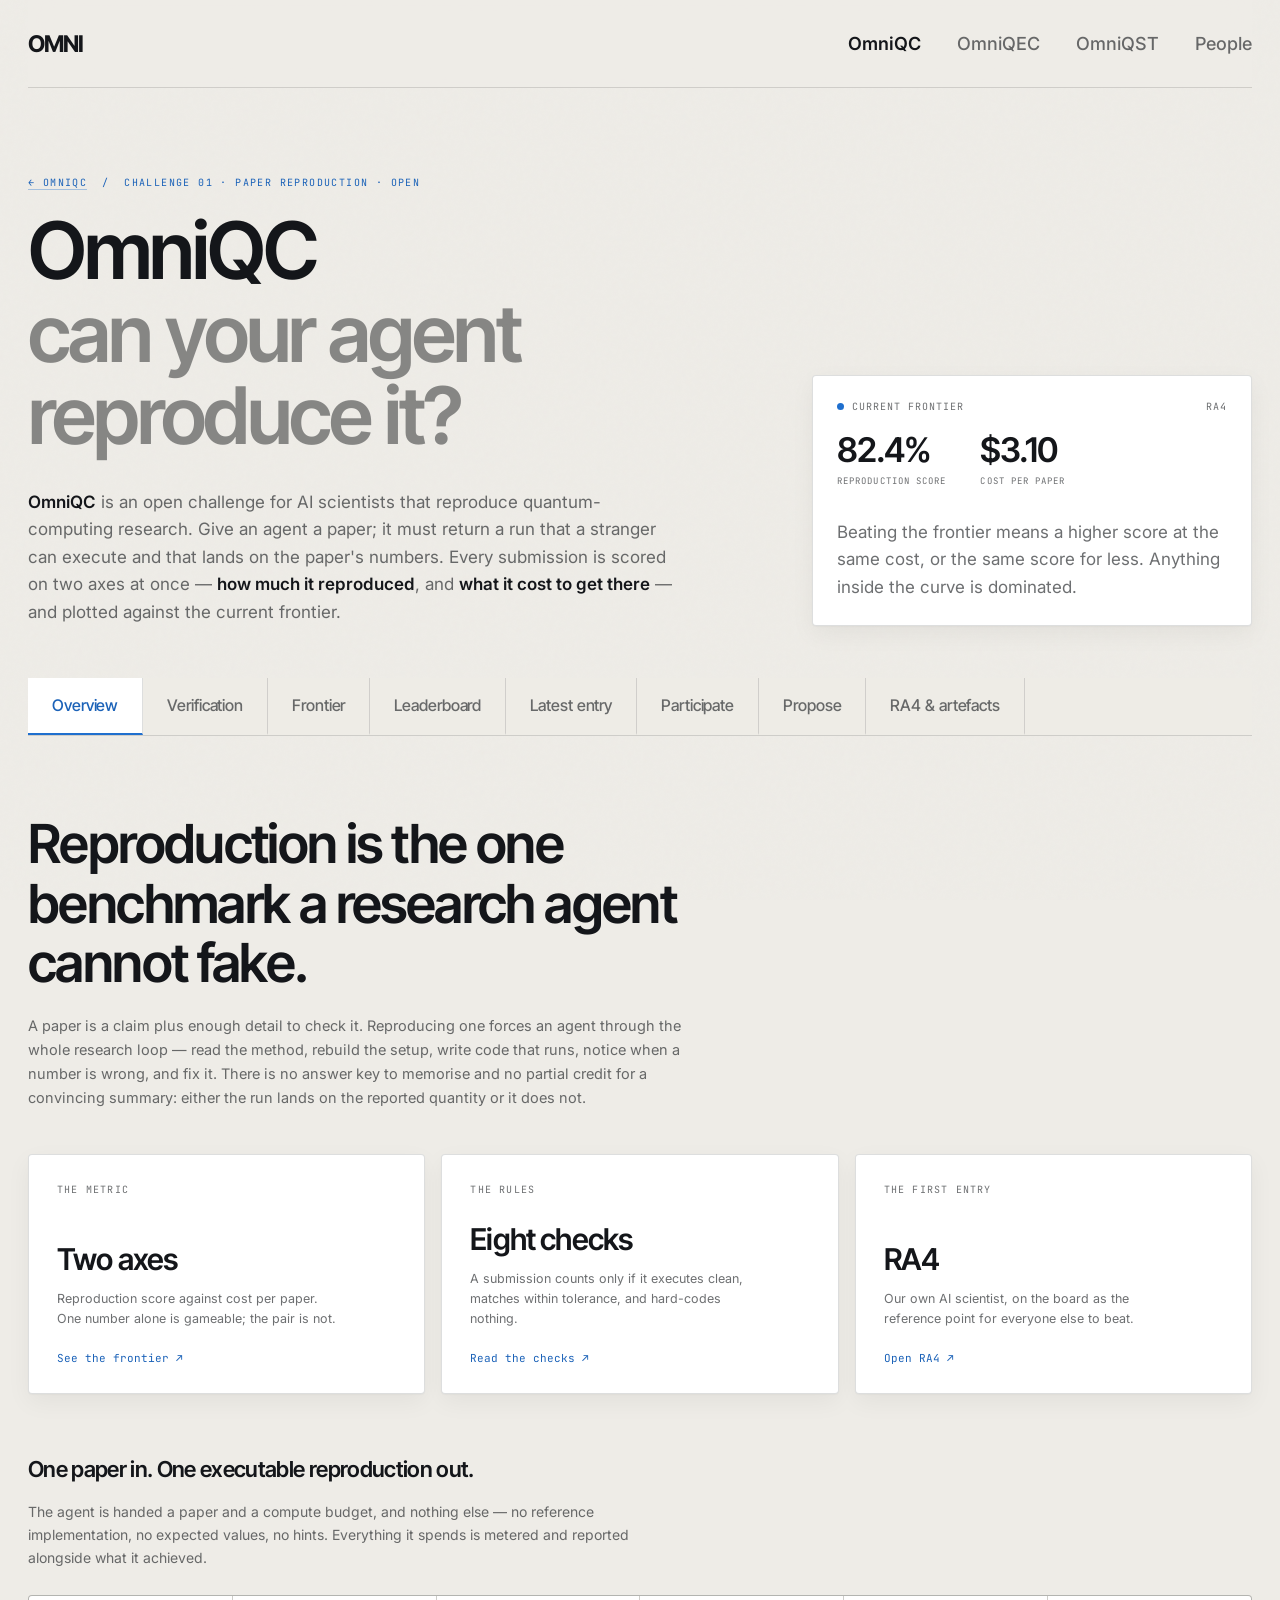
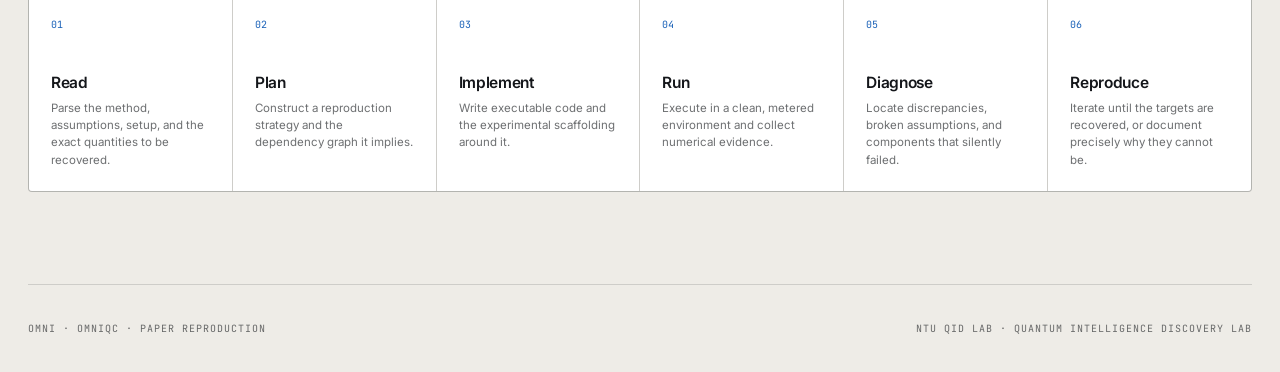
==== omniqc-reproduction.html @ 1444cb09 "2026-10-28" ====
<!DOCTYPE html><html lang="en"><head><meta charset="utf-8"><meta name="viewport" content="width=device-width,initial-scale=1">
<link href="https://fonts.googleapis.com/css2?family=Inter:wght@400;500;600;700;800&family=Inter+Tight:wght@400;500;600;700&family=JetBrains+Mono:wght@400;500;600&family=Newsreader:ital,opsz,wght@0,6..72,200..800;1,6..72,200..800&display=swap" rel="stylesheet">
<link rel="stylesheet" href="assets/omni.css">
<title>OmniQC · Paper Reproduction — can your agent reproduce it?</title>
<meta name="description" content="OmniQC is an open challenge for autonomous reproduction of quantum-computing research. Submit an agent, move the frontier of reproduction score against cost per paper.">
<meta name="theme-color" content="#eeece7"><style>
/* omniqc-reproduction.html — challenge page; system in assets/omni.css */
.tr{grid-template-columns:26px 1.5fr .9fr .9fr .8fr .8fr .9fr}
.checks{grid-template-columns:repeat(2,1fr)}

/* one verified submission, in detail */
.subcard{display:grid;grid-template-columns:.9fr 1.1fr;background:var(--card);border:1px solid var(--hair);
 border-radius:4px;box-shadow:var(--shadow);overflow:hidden}
.subL{padding:30px 32px;border-right:1px solid var(--hair);background:var(--card-2)}
.subR{padding:30px 32px}
.subL .k,.subR .k{font:10px var(--mono);letter-spacing:.12em;text-transform:uppercase;color:var(--muted)}
.subL .big{font-family:var(--display);font-weight:600;font-size:clamp(38px,4vw,54px);
 letter-spacing:-.042em;line-height:1;margin:20px 0 0}
.subL .who{font-size:15px;font-weight:600;margin-top:18px}
.subL .when{font:10px var(--mono);color:var(--muted);margin-top:7px;letter-spacing:.06em}
.kv{display:grid;grid-template-columns:auto 1fr;gap:12px 22px;margin-top:20px;align-items:baseline}
.kv dt{font:9px var(--mono);letter-spacing:.1em;text-transform:uppercase;color:var(--muted)}
.kv dd{margin:0;font-size:13px;font-variant-numeric:tabular-nums}
.subR p{font-size:13px;line-height:1.65;color:var(--muted);margin:16px 0 0;max-width:52ch}

/* a sub-head inside a panel */
.subhead{font-family:var(--display);font-size:22px;font-weight:600;letter-spacing:-.03em;margin:62px 0 18px}

@media(max-width:980px){
 .checks{grid-template-columns:1fr}
 .subcard{grid-template-columns:1fr}
 .subL{border-right:0;border-bottom:1px solid var(--hair)}
}
@media(max-width:860px){ #prog{min-width:640px} }
</style></head>
<body class="p-qc"><div class="noise"></div><div class="shell">
<nav>
<a class="brand" href="index.html">OMNI</a>
<div class="navlinks"><a class="active" href="omniqc.html">OmniQC</a><a href="omniqec.html">OmniQEC</a><a href="omniqst.html">OmniQST</a><a href="people.html">People</a></div>
</nav>

<section class="hero">
<div>
<div class="eyebrow"><a href="omniqc.html" style="color:var(--accent-ink)">← OmniQC</a> &nbsp;/&nbsp; Challenge 01 · Paper reproduction · Open</div>
<h1>OmniQC<br><span class="ghost">can your agent reproduce it?</span></h1>
<p><b>OmniQC</b> is an open challenge for AI scientists that reproduce quantum-computing research. Give an agent a paper; it must return a run that a stranger can execute and that lands on the paper's numbers. Every submission is scored on two axes at once — <b>how much it reproduced</b>, and <b>what it cost to get there</b> — and plotted against the current frontier.</p>
</div>
<div class="hero-side">
<div class="statusbox">
<div class="topline"><span><i class="statusdot"></i>Current frontier</span><span id="sbWho">RA4</span></div>
<div class="figs">
  <div class="fig"><div class="v" id="sbScore">—</div><div class="l">Reproduction score</div></div>
  <div class="fig"><div class="v" id="sbCost">—</div><div class="l">Cost per paper</div></div>
</div>
<p>Beating the frontier means a higher score at the same cost, or the same score for less. Anything inside the curve is dominated.</p>
</div>
</div>
</section>

<div class="tabs">
<button data-panel="overview" class="active">Overview</button><button data-panel="verify">Verification</button><button data-panel="frontier">Frontier</button><button data-panel="leaderboard">Leaderboard</button><button data-panel="submission">Latest entry</button><button data-panel="participate">Participate</button><button data-panel="propose">Propose</button><button data-panel="ra4">RA4 &amp; artefacts</button>
</div>

<section id="overview" class="platform">
<div class="section-head"><div><h2>Reproduction is the one benchmark a research agent cannot fake.</h2><p>A paper is a claim plus enough detail to check it. Reproducing one forces an agent through the whole research loop — read the method, rebuild the setup, write code that runs, notice when a number is wrong, and fix it. There is no answer key to memorise and no partial credit for a convincing summary: either the run lands on the reported quantity or it does not.</p></div></div>
<div class="modules">
<a class="module" href="#frontier"><div class="k">The metric</div><div><h3>Two axes</h3><p>Reproduction score against cost per paper. One number alone is gameable; the pair is not.</p><div class="go">See the frontier ↗</div></div></a>
<a class="module" href="#verify"><div class="k">The rules</div><div><h3>Eight checks</h3><p>A submission counts only if it executes clean, matches within tolerance, and hard-codes nothing.</p><div class="go">Read the checks ↗</div></div></a>
<a class="module" href="#ra4"><div class="k">The first entry</div><div><h3>RA4</h3><p>Our own AI scientist, on the board as the reference point for everyone else to beat.</p><div class="go">Open RA4 ↗</div></div></a>
</div>
<h3 class="subhead">One paper in. One executable reproduction out.</h3>
<p style="font-size:14px;line-height:1.65;color:var(--muted);max-width:74ch;margin:0 0 26px">The agent is handed a paper and a compute budget, and nothing else &mdash; no reference implementation, no expected values, no hints. Everything it spends is metered and reported alongside what it achieved.</p>
<div class="scheme">
<div class="step"><div class="num">01</div><h3>Read</h3><p>Parse the method, assumptions, setup, and the exact quantities to be recovered.</p></div>
<div class="step"><div class="num">02</div><h3>Plan</h3><p>Construct a reproduction strategy and the dependency graph it implies.</p></div>
<div class="step"><div class="num">03</div><h3>Implement</h3><p>Write executable code and the experimental scaffolding around it.</p></div>
<div class="step"><div class="num">04</div><h3>Run</h3><p>Execute in a clean, metered environment and collect numerical evidence.</p></div>
<div class="step"><div class="num">05</div><h3>Diagnose</h3><p>Locate discrepancies, broken assumptions, and components that silently failed.</p></div>
<div class="step"><div class="num">06</div><h3>Reproduce</h3><p>Iterate until the targets are recovered, or document precisely why they cannot be.</p></div>
</div>
</section>





<section id="verify" class="platform">
<div class="section-head"><div><h2>Nothing reaches the frontier unverified.</h2><p>Each attempt is validated by the harness before it is scored, and the harness &mdash; not the submitter &mdash; reports what happened. A run that fails any check scores zero for that paper, however plausible its write-up looks &mdash; the same way a circuit that leaves garbage in an ancilla is not a circuit.</p></div></div>
<div class="checks">
  <div class="check"><div class="mk">&#10003;</div><div><h4>Runs clean, in isolation</h4><p>The submitted artefact builds and executes in a fresh container from a pinned environment, with no network and no access to other entries. No files from the agent&rsquo;s own session, no manual repair step.</p></div></div>
  <div class="check"><div class="mk">&#10003;</div><div><h4>Lands within tolerance</h4><p>Every target quantity the paper reports must be recovered within the tolerance declared for that paper, not merely discussed in prose.</p></div></div>
  <div class="check"><div class="mk">&#10003;</div><div><h4>Scored, not claimed</h4><p>The harness computes the score from the run&rsquo;s own artefacts. Numbers reported by the submission itself are ignored.</p></div></div>
  <div class="check"><div class="mk">&#10003;</div><div><h4>Nothing hard-coded</h4><p>Expected values must not appear as literals. The harness re-runs with perturbed inputs; a result that does not move was never computed.</p></div></div>
  <div class="check"><div class="mk">&#10003;</div><div><h4>Deterministic under seed</h4><p>Given the same seed the run reproduces itself. Stochastic quantities report a variance over repeated seeds rather than a single lucky draw.</p></div></div>
  <div class="check"><div class="mk">&#10003;</div><div><h4>Fully metered</h4><p>Wall-clock, tokens, and tool calls are recorded by the harness &mdash; not self-reported &mdash; and converted to a single <code>cost per paper</code>.</p></div></div>
  <div class="check"><div class="mk">&#10003;</div><div><h4>Held-out papers</h4><p>Scoring uses a held-out split that is rotated. A system tuned against the public split is measured on papers it has never seen.</p></div></div>
  <div class="check"><div class="mk">&#10003;</div><div><h4>Published with its trace</h4><p>An accepted entry lands on the frontier together with the artefacts and the execution trace behind it, so anybody can go and check the claim.</p></div></div>
</div>
</section>

<section id="frontier" class="platform">
<div class="section-head"><div><h2>Frontier progress.</h2><p>Each mark is one system. The frontier is the set no other system beats on both axes at once — the staircase through them is the current state of the art. Moving it means going <b>up</b> (reproducing more) or <b>left</b> (spending less), and the interesting submissions do one without giving up the other.</p></div></div>

<div class="chartcard">
  <div class="chartbar">
    <div class="ttl">Reproduction score vs cost per paper</div>
    <div class="key">
      <span><i style="background:var(--accent)"></i>On the frontier</span>
      <span><i style="background:var(--dim)"></i>Dominated</span>
      <span><i style="background:transparent;border:2px solid var(--ink);width:12px;height:12px"></i>Ours</span>
    </div>
  </div>
  <div class="plotwrap">
    <svg id="plot" class="plot" viewBox="0 0 960 520" role="img" aria-labelledby="plotTitle plotDesc"></svg>
    <div class="tip" id="tip" role="status" aria-live="polite"></div>
  </div>
  <p class="note"><b>Placeholder data.</b> The numbers plotted here are illustrative and are not published results. The chart, the leaderboard and the status panel all read one array (<code>SYSTEMS</code>) at the top of this page's script — replace it and everything re-renders, including which points sit on the frontier, which is computed rather than hand-labelled. Full values are in the <a href="#leaderboard" style="color:var(--accent)">leaderboard table</a>.</p>
</div>
</section>

<section id="leaderboard" class="platform">
<div class="section-head"><div><h2>Every entry, every number.</h2><p>The same data as the chart, sortable, so nothing in the frontier is reachable only by hovering. Rank is by reproduction score; use the column headers to sort by cost or execution rate instead.</p></div></div>
<div class="chartcard" style="margin-bottom:22px">
  <div class="chartbar">
    <div class="ttl">Record reproduction score over time</div>
    <div class="key">
      <span><i style="background:var(--accent)"></i>New record</span>
      <span><i style="background:var(--dim)"></i>Did not beat the record</span>
    </div>
  </div>
  <div class="plotwrap">
    <svg id="prog" class="plot" viewBox="0 0 880 360" role="img" aria-labelledby="progT progD"></svg>
    <div class="tip" id="tip2" role="status" aria-live="polite"></div>
  </div>
  <div class="figcap">Fig. 1 &middot; Paper Reproduction Benchmark</div>
</div>

<div class="tablewrap"><div class="table" id="lb"></div></div>
<p class="note" style="border:1px solid var(--hair);border-top:0;border-radius:0 0 4px 4px"><b>Placeholder data.</b> Figures on this page are illustrative, not published results. Fig. 1 reads the <code>PROGRESS</code> array and the table reads <code>SYSTEMS</code>, both at the top of this page&rsquo;s script.</p>
</section>

<section id="submission" class="platform">
<div class="section-head"><div><h2>What a verified entry looks like.</h2><p>Every accepted submission is published with the numbers the harness measured, the backbone that produced it, and a note on what actually changed &mdash; so a record is a claim someone else can go and check.</p></div></div>
<div class="subcard">
  <div class="subL">
    <div class="k">Improvement on this entry</div>
    <div class="big" id="dImp">&mdash;</div>
    <div class="who" id="dWho">&mdash;</div>
    <div class="when" id="dWhen">&mdash;</div>
  </div>
  <div class="subR">
    <div class="k">Verified run</div>
    <dl class="kv">
      <dt>Challenge</dt><dd>Paper Reproduction Benchmark</dd>
      <dt>Score</dt><dd id="dScore">&mdash;</dd>
      <dt>Previous record</dt><dd id="dPrev">&mdash;</dd>
      <dt>Backbone</dt><dd id="dModel">&mdash;</dd>
      <dt>Status</dt><dd id="dStatus">&mdash;</dd>
    </dl>
    <p>The repair loop was given the harness&rsquo;s own diagnostic output instead of only the failing value, which let it localise a mis-set simulation parameter rather than re-deriving the method. Most of the gain came from papers that previously failed at execution rather than at accuracy.</p>
  </div>
</div>
</section>

<section id="participate" class="platform">
<div class="section-head"><div><h2>Submissions open soon.</h2></div></div>
<div class="cta">
  <div>
    <h3>Bring your own AI scientist.</h3>
    <p>The challenge will accept any system that takes a paper and returns an executable reproduction — agent frameworks, fine-tuned models, or a human-in-the-loop pipeline, as long as everything it spends is metered. Entries run against the held-out split on our harness, and the resulting point lands on the frontier above whether or not it beats RA4.</p>
  </div>
  <div><span class="soonpill"><i class="statusdot"></i>Coming soon</span></div>
</div>
<div class="roadmap" style="margin-top:34px">
<div class="road"><div class="phase">Phase 01</div><h4>Public split</h4><p>A first set of papers, tolerances, and the harness released for local runs.</p></div>
<div class="road"><div class="phase">Phase 02</div><h4>Submission channel</h4><p>An entry format and a review path, so results arrive versioned and attributable.</p></div>
<div class="road"><div class="phase">Phase 03</div><h4>Held-out scoring</h4><p>Rotating held-out papers scored on our side; the frontier updates from verified runs only.</p></div>
<div class="road"><div class="phase">Phase 04</div><h4>Open frontier</h4><p>Standing leaderboard with reproducible traces and artefacts for every entry.</p></div>
</div>
</section>

<section id="propose" class="platform">
<div class="section-head"><div><h2>Propose a paper for this challenge.</h2><p>The benchmark is only as good as the papers in it. If you know a quantum-computing result whose numbers can be recovered from the text alone, it can enter the pool &mdash; you supply the paper and what a correct reproduction has to hit, and we supply the harness, the sandbox and the rotation.</p></div></div>
<div class="setup">
  <div class="steps">
    <div class="stepr"><div class="n">01</div><div><h4>Nominate the paper</h4><p>It has to be reproducible in principle from the paper itself: no private data, no hardware nobody else can book, no step that exists only in a lab notebook.</p></div></div>
    <div class="stepr"><div class="n">02</div><div><h4>Declare the targets</h4><p>Name the quantities a reproduction must recover &mdash; a figure, a table entry, a threshold &mdash; and the tolerance each must land inside. This is what makes the paper scorable without a human in the loop.</p></div></div>
    <div class="stepr"><div class="n">03</div><div><h4>Review and rotation</h4><p>Accepted papers join the pool. Some are published, some go to the held-out split, and which is which is not disclosed &mdash; including to whoever proposed it.</p></div></div>
  </div>
  <div class="codebox"><span class="c"># planned paper spec</span><br>
paper:<br>
&nbsp;&nbsp;arxiv: <span class="a">"2503.01234"</span><br>
&nbsp;&nbsp;targets:<br>
&nbsp;&nbsp;&nbsp;&nbsp;- name: <span class="a">"fidelity_vs_depth"</span><br>
&nbsp;&nbsp;&nbsp;&nbsp;&nbsp;&nbsp;source: <span class="a">"Fig. 3a"</span><br>
&nbsp;&nbsp;&nbsp;&nbsp;&nbsp;&nbsp;tolerance: 0.02<br>
&nbsp;&nbsp;&nbsp;&nbsp;- name: <span class="a">"threshold"</span><br>
&nbsp;&nbsp;&nbsp;&nbsp;&nbsp;&nbsp;source: <span class="a">"Table II"</span><br>
&nbsp;&nbsp;&nbsp;&nbsp;&nbsp;&nbsp;tolerance: 0.005<br>
&nbsp;&nbsp;budget: <span class="a">"standard"</span><br>
&nbsp;&nbsp;<span class="c"># anything the harness must provide</span><br>
&nbsp;&nbsp;requires: [<span class="a">"stabiliser-sim"</span>]
</div>
</div>
<p style="font-size:13px;line-height:1.65;color:var(--muted);margin:34px 0 0;max-width:70ch">Until the submission channel opens, proposals go to <a href="mailto:yuxuan.du@ntu.edu.sg?subject=OmniQC%20paper%20proposal" style="color:var(--accent-ink);border-bottom:1px solid rgba(var(--accent-rgb),.35)">yuxuan.du@ntu.edu.sg</a>.</p>
</section>

<section id="ra4" class="platform">
<div class="section-head"><div><h2>RA4, the first entry on the board.</h2><p>RA4 is our own AI scientist and the reason the challenge exists: it reads a quantum paper, reconstructs the experimental plan, implements the method, executes it, diagnoses mismatches, and iterates toward a reproducible result. It is on the frontier so that there is something concrete to beat.</p></div></div>
<div class="console">
<div class="sidebar">
<h3>Reproduction task</h3>
<div class="field"><label>Paper</label><div class="input"><span>arXiv URL or PDF</span><span>＋</span></div></div>
<div class="field"><label>Target</label><div class="input"><span>End-to-end reproduction</span><span>⌄</span></div></div>
<div class="field"><label>Compute budget</label><div class="input"><span>Standard</span><span>⌄</span></div></div>
<div class="field"><label>Environment</label><div class="input"><span>Auto-detect</span><span>⌄</span></div></div>
<div class="runbtn">RUN RA4</div>
</div>
<div class="workspace">
<div class="bar"><span>RA4 trajectory</span><span>Example run</span></div>
<div class="pipeline">
<div class="task"><div class="tick">✓</div><div><b>Paper understanding</b><small>method, assumptions, datasets, metrics extracted</small></div><div class="state">Done</div></div>
<div class="task"><div class="tick">✓</div><div><b>Implementation plan</b><small>dependencies and experiment graph constructed</small></div><div class="state">Done</div></div>
<div class="task"><div class="tick">✓</div><div><b>Code generation</b><small>repository structure and scripts produced</small></div><div class="state">Done</div></div>
<div class="task"><div class="tick">↻</div><div><b>Execution &amp; diagnosis</b><small>numerical mismatch detected; repair loop active</small></div><div class="state">Running</div></div>
<div class="task"><div class="tick">·</div><div><b>Reproduction report</b><small>plots, metrics, limitations, and artifacts</small></div><div class="state">Pending</div></div>
</div>
</div>
</div>
<h3 class="subhead">Every scientist should be usable, not just readable.</h3>
<p style="font-size:14px;line-height:1.65;color:var(--muted);max-width:74ch;margin:0 0 26px">Reserved for downloadable agent packages, backbone information, checkpoints, the benchmark harness, and reproducible traces as they are released.</p>
<div class="codebox"><span class="c"># planned usage</span><br>
from omniqc import RA4<br><br>
scientist = RA4.load(<span class="a">"ra4"</span>)<br>
run = scientist.reproduce(<span class="a">"paper.pdf"</span>)<br>
run.report()<br>
run.export(<span class="a">"./artifacts"</span>)
</div>
</section>



<footer><span>OMNI · OmniQC · Paper Reproduction</span><span class="lab"><img class="ntu" src="assets/ntu-logo.svg" alt="Nanyang Technological University" onerror="this.remove()">NTU QID Lab · Quantum Intelligence Discovery Lab</span></footer>
</div>

<script>
/* ============================================================
   OmniQC frontier — single source of truth.
   Replace SYSTEMS with real results; chart, leaderboard and the
   hero status panel all derive from it. Frontier membership is
   COMPUTED (Pareto-optimal on score↑ / cost↓), never hand-set.
   ============================================================ */
const SYSTEMS = [
  { name:"RA4",              score:82.4, cost:3.10,  exec:91.0, papers:120, ours:true  },
  { name:"RA4 · lite",       score:71.2, cost:0.95,  exec:84.0, papers:120, ours:true  },
  { name:"Baseline agent A", score:68.5, cost:6.40,  exec:79.0, papers:120 },
  { name:"Baseline agent B", score:74.1, cost:18.20, exec:83.0, papers:120 },
  { name:"Baseline agent C", score:52.0, cost:1.80,  exec:64.0, papers:120 },
  { name:"Single-shot LLM",  score:23.6, cost:0.20,  exec:38.0, papers:120 },
];

/* ---- Pareto frontier: maximise score, minimise cost ---- */
function frontierOf(rows){
  return rows.map(r => !rows.some(o =>
      o !== r && o.score >= r.score && o.cost <= r.cost &&
      (o.score > r.score || o.cost < r.cost)));
}
const ON = frontierOf(SYSTEMS);
SYSTEMS.forEach((s,i) => s.front = ON[i]);


/* ---- record history for Fig. 1 and the latest-entry card ---- */
const PROGRESS = [
  { date:"2026-03-04", score:23.6, who:"Single-shot LLM",  model:"baseline" },
  { date:"2026-03-12", score:19.4, who:"Single-shot LLM",  model:"open-weights 70B" },
  { date:"2026-03-21", score:41.8, who:"Baseline agent C", model:"open-weights 70B" },
  { date:"2026-03-30", score:35.2, who:"Baseline agent C", model:"open-weights 70B" },
  { date:"2026-04-09", score:52.0, who:"Baseline agent C", model:"open-weights 70B" },
  { date:"2026-04-18", score:44.7, who:"Baseline agent A", model:"frontier LLM" },
  { date:"2026-04-27", score:48.3, who:"Baseline agent A", model:"frontier LLM" },
  { date:"2026-05-06", score:51.1, who:"Baseline agent B", model:"frontier LLM" },
  { date:"2026-05-15", score:68.5, who:"Baseline agent A", model:"frontier LLM" },
  { date:"2026-05-24", score:63.9, who:"RA4 · lite",       model:"frontier LLM" },
  { date:"2026-06-02", score:71.2, who:"RA4 · lite",       model:"frontier LLM" },
  { date:"2026-06-13", score:66.4, who:"Baseline agent B", model:"frontier LLM" },
  { date:"2026-06-24", score:74.1, who:"Baseline agent B", model:"frontier LLM" },
  { date:"2026-07-05", score:70.8, who:"RA4",              model:"frontier LLM" },
  { date:"2026-07-19", score:79.0, who:"RA4",              model:"frontier LLM" },
  { date:"2026-08-04", score:76.5, who:"Baseline agent A", model:"frontier LLM" },
  { date:"2026-08-15", score:81.0, who:"RA4",              model:"frontier LLM" },
  { date:"2026-08-26", score:82.4, who:"RA4",              model:"frontier LLM" },
];

const fmt1 = v => v.toFixed(1);
const shortDate = iso => new Date(iso+"T00:00:00Z")
  .toLocaleDateString("en-GB",{day:"numeric",month:"short",timeZone:"UTC"});

let run = -Infinity;
PROGRESS.forEach(p => { p.record = p.score > run; if (p.record) run = p.score; });
const RECORDS = PROGRESS.filter(p => p.record);
const BEST = RECORDS[RECORDS.length-1];
const PREV = RECORDS[RECORDS.length-2];

const fmtCost  = c => "$" + (c < 1 ? c.toFixed(2) : c.toFixed(2));
const fmtScore = s => s.toFixed(1) + "%";

/* ---- hero status: best scorer on the frontier ---- */
(function(){
  const best = SYSTEMS.filter(s => s.front).reduce((a,b) => b.score > a.score ? b : a);
  document.getElementById("sbWho").textContent   = best.name;
  document.getElementById("sbScore").textContent = fmtScore(best.score);
  document.getElementById("sbCost").textContent  = fmtCost(best.cost);
})();

/* ---- chart ---- */
(function(){
  const NS = "http://www.w3.org/2000/svg";
  const svg = document.getElementById("plot");
  const tip = document.getElementById("tip");
  const W = 960, H = 520, M = { t:26, r:150, b:62, l:66 };
  const iw = W - M.l - M.r, ih = H - M.t - M.b;

  const COST_TICKS = [0.1, 0.3, 1, 3, 10, 30];
  const lo = Math.log10(0.1), hi = Math.log10(50);
  const X = c => M.l + (Math.log10(c) - lo) / (hi - lo) * iw;
  const Y = s => M.t + (1 - s / 100) * ih;

  const el = (n, a = {}) => { const e = document.createElementNS(NS, n);
    for (const k in a) e.setAttribute(k, a[k]); return e; };

  const t1 = el("title"); t1.id = "plotTitle";
  t1.textContent = "Reproduction score against cost per paper";
  const d1 = el("desc"); d1.id = "plotDesc";
  d1.textContent = "Scatter plot. Higher and further left is better. "
    + SYSTEMS.filter(s=>s.front).length + " of " + SYSTEMS.length
    + " systems lie on the Pareto frontier. Full values are in the leaderboard table below.";
  svg.append(t1, d1);

  /* gridlines + axes */
  [0,25,50,75,100].forEach(v => {
    svg.append(el("line",{class:"grid",x1:M.l,x2:M.l+iw,y1:Y(v),y2:Y(v)}));
    const tx = el("text",{x:M.l-14,y:Y(v)+4,"text-anchor":"end"});
    tx.textContent = v + "%"; svg.append(tx);
  });
  COST_TICKS.forEach(c => {
    svg.append(el("line",{class:"grid",y1:M.t,y2:M.t+ih,x1:X(c),x2:X(c)}));
    const tx = el("text",{x:X(c),y:M.t+ih+24,"text-anchor":"middle"});
    tx.textContent = c < 1 ? "$" + c : "$" + c; svg.append(tx);
  });
  const ax = el("text",{class:"axttl",x:M.l+iw/2,y:M.t+ih+52,"text-anchor":"middle"});
  ax.textContent = "Cost per paper (log scale)"; svg.append(ax);
  const ay = el("text",{class:"axttl",x:-(M.t+ih/2),y:18,"text-anchor":"middle",transform:"rotate(-90)"});
  ay.textContent = "Reproduction score"; svg.append(ay);

  /* "better" direction cue */
  const bx = M.l + 66, by = M.t + 12;      /* elbow sits right of the y-axis */
  svg.append(el("path",{class:"front","stroke-opacity":.45,
    d:`M ${bx} ${by+26} L ${bx-46} ${by+26} M ${bx} ${by+26} L ${bx} ${by}`}));
  svg.append(el("path",{class:"front","stroke-opacity":.45,d:`M ${bx-6} ${by+6} L ${bx} ${by} L ${bx+6} ${by+6}`}));
  svg.append(el("path",{class:"front","stroke-opacity":.45,d:`M ${bx-40} ${by+20} L ${bx-46} ${by+26} L ${bx-40} ${by+32}`}));
  const bt = el("text",{class:"better",x:bx+12,y:by+30}); bt.textContent = "BETTER";
  svg.append(bt);

  /* frontier staircase: up-and-left through the Pareto set */
  const fr = SYSTEMS.filter(s => s.front).sort((a,b) => a.cost - b.cost);
  if (fr.length > 1) {
    let d = `M ${X(fr[0].cost)} ${Y(fr[0].score)}`;
    for (let i = 1; i < fr.length; i++)
      d += ` L ${X(fr[i].cost)} ${Y(fr[i-1].score)} L ${X(fr[i].cost)} ${Y(fr[i].score)}`;
    svg.append(el("path",{class:"front",d,"stroke-opacity":.85}));
  }

  /* marks — emphasis: accent on the frontier, de-emphasis gray for dominated */
  const groups = [];
  SYSTEMS.forEach((s, i) => {
    const g = el("g"), cx = X(s.cost), cy = Y(s.score);
    const r = s.ours ? 8 : 6;
    const hit = el("circle",{class:"hit",cx,cy,r:16,tabindex:"0",role:"button",
      "aria-label":`${s.name}: ${fmtScore(s.score)} reproduction score at ${fmtCost(s.cost)} per paper`});
    const mk = el("circle",{class:"mk",cx,cy,r,
      fill: s.front ? "var(--accent)" : "var(--dim)",
      stroke:"var(--card)","stroke-width":2});          /* 2px surface ring */
    if (s.ours) { mk.setAttribute("stroke","var(--ink)"); mk.setAttribute("stroke-width","2"); }
    /* the staircase runs right/up out of every frontier point, so a label
       placed to its right would be struck through by the line — put those above. */
    const lab = s.front
      ? el("text",{class:"ptlab", x: cx - 2, y: cy - r - 12})
      : el("text",{class:"ptlab dimlab", x: cx + r + 10, y: cy + 4});
    lab.textContent = s.name;                        /* identity via text token, not hue */
    g.append(hit, mk, lab);
    svg.append(g);
    groups.push({ g, s, cx, cy });
  });

  /* hover / focus tooltip — values lead, label follows */
  function show(o){
    groups.forEach(x => x.g.classList.toggle("on", x === o));
    tip.replaceChildren();
    const nm = document.createElement("div"); nm.className = "nm";
    const key = document.createElement("i");
    key.style.background = o.s.front ? "var(--accent)" : "var(--dim)";
    const nt = document.createElement("span");
    nt.textContent = o.s.name + (o.s.front ? " · on frontier" : " · dominated");
    nm.append(key, nt);
    const dl = document.createElement("dl");
    [["Score", fmtScore(o.s.score)],
     ["Cost / paper", fmtCost(o.s.cost)],
     ["Execution rate", o.s.exec.toFixed(1) + "%"],
     ["Papers", String(o.s.papers)]].forEach(([k,v]) => {
      const dt = document.createElement("dt"); dt.textContent = k;
      const dd = document.createElement("dd"); dd.textContent = v;
      dl.append(dt, dd);
    });
    tip.append(nm, dl);
    tip.classList.add("on");
    const box = svg.getBoundingClientRect();
    const px = box.left + (o.cx / W) * box.width;
    const py = box.top  + (o.cy / H) * box.height;
    const wrap = tip.offsetParent.getBoundingClientRect();
    const rightish = (o.cx / W) > 0.55;
    let L = rightish ? px - wrap.left - tip.offsetWidth - 20 : px - wrap.left + 20;
    let T = py - wrap.top - tip.offsetHeight / 2;
    L = Math.max(8, Math.min(L, wrap.width - tip.offsetWidth - 8));
    T = Math.max(8, Math.min(T, wrap.height - tip.offsetHeight - 8));
    tip.style.left = L + "px"; tip.style.top = T + "px";
    document.querySelectorAll("#lb .tr").forEach(r =>
      r.classList.toggle("lit", r.dataset.name === o.s.name));
  }
  function hide(){
    groups.forEach(x => x.g.classList.remove("on"));
    tip.classList.remove("on");
    document.querySelectorAll("#lb .tr.lit").forEach(r => r.classList.remove("lit"));
  }
  groups.forEach(o => {
    const h = o.g.querySelector(".hit");
    h.addEventListener("pointerenter", () => show(o));
    h.addEventListener("focus", () => show(o));
    h.addEventListener("blur", hide);
  });
  svg.addEventListener("pointerleave", hide);
})();

/* ---- leaderboard table (also the chart's accessible table view) ---- */
(function(){
  const host = document.getElementById("lb");
  const COLS = [
    { k:"rank",  t:"#",              sort:null },
    { k:"name",  t:"System",         sort:"name"  },
    { k:"score", t:"Reproduction",   sort:"score" },
    { k:"cost",  t:"Cost / paper",   sort:"cost"  },
    { k:"exec",  t:"Execution",      sort:"exec"  },
    { k:"papers",t:"Papers",         sort:"papers"},
    { k:"stat",  t:"Frontier",       sort:"front" },
  ];
  let key = "score", dir = -1;

  function render(){
    host.replaceChildren();
    const head = document.createElement("div");
    head.className = "tr head";
    COLS.forEach(c => {
      const cell = document.createElement("div");
      if (!c.sort) { cell.textContent = c.t; head.append(cell); return; }
      const b = document.createElement("button");
      b.className = "sortbtn"; b.type = "button";
      b.setAttribute("aria-sort", key === c.sort ? (dir < 0 ? "descending" : "ascending") : "none");
      const lbl = document.createElement("span"); lbl.textContent = c.t;
      const car = document.createElement("span"); car.className = "car";
      car.textContent = dir < 0 ? "▼" : "▲";
      b.append(lbl, car);
      b.addEventListener("click", () => {
        if (key === c.sort) dir = -dir; else { key = c.sort; dir = (c.sort === "name") ? 1 : -1; }
        render();
      });
      cell.append(b); head.append(cell);
    });
    host.append(head);

    const rows = SYSTEMS.slice().sort((a,b) => {
      const va = a[key], vb = b[key];
      if (typeof va === "string") return va.localeCompare(vb) * dir;
      return ((va === true ? 1 : va === false ? 0 : va) -
              (vb === true ? 1 : vb === false ? 0 : vb)) * dir;
    });

    rows.forEach((s, i) => {
      const tr = document.createElement("div");
      tr.className = "tr"; tr.dataset.name = s.name;
      const cells = [];

      const c0 = document.createElement("div"); c0.className = "rank";
      c0.textContent = String(i + 1); cells.push(c0);

      const c1 = document.createElement("div"); c1.className = "who";
      const dot = document.createElement("span"); dot.className = "dot";
      dot.style.background = s.front ? "var(--accent)" : "var(--dim)";
      const nm = document.createElement("span"); nm.textContent = s.name;
      c1.append(dot, nm);
      if (s.ours) { const tg = document.createElement("span"); tg.className = "tagme";
        tg.textContent = "ours"; c1.append(tg); }
      cells.push(c1);

      [fmtScore(s.score), fmtCost(s.cost), s.exec.toFixed(1) + "%", String(s.papers)]
        .forEach(v => { const d = document.createElement("div");
          d.className = "num"; d.textContent = v; cells.push(d); });

      const c6 = document.createElement("div");
      c6.className = s.front ? "rank" : "";
      c6.textContent = s.front ? "On frontier" : "Dominated";
      if (!s.front) c6.style.color = "var(--muted)";
      cells.push(c6);

      cells.forEach(c => tr.append(c));
      host.append(tr);
    });
  }
  render();
})();

/* ---- latest verified entry detail ---- */
(function(){
  const set=(id,v)=>document.getElementById(id).textContent=v;
  set("dImp", "+"+fmt1(BEST.score-PREV.score)+" pts");
  set("dWho", BEST.who);
  set("dWhen", shortDate(BEST.date)+" · verified");
  set("dScore", fmt1(BEST.score)+"%");
  set("dPrev", fmt1(PREV.score)+"% ("+PREV.who+")");
  set("dModel", BEST.model);
  set("dStatus", "Accepted — new record");
})();

/* ---- Fig. 1 ---- */
(function(){
  const NS="http://www.w3.org/2000/svg";
  const svg=document.getElementById("prog"), tip=document.getElementById("tip2");
  const W=880,H=360,M={t:24,r:34,b:54,l:58};
  const iw=W-M.l-M.r, ih=H-M.t-M.b;
  const el=(n,a={})=>{const e=document.createElementNS(NS,n);for(const k in a)e.setAttribute(k,a[k]);return e;};
  const ts=p=>new Date(p.date+"T00:00:00Z").getTime();
  const t0=ts(PROGRESS[0]), t1=ts(PROGRESS[PROGRESS.length-1]), pad=(t1-t0)*.06;
  const X=t=>M.l+(t-(t0-pad))/((t1+pad)-(t0-pad))*iw;
  const Y=s=>M.t+(1-s/100)*ih;

  const ttl=el("title"); ttl.id="progT"; ttl.textContent="Record reproduction score over time";
  const dsc=el("desc"); dsc.id="progD";
  dsc.textContent="Line chart. The record rose from "+fmt1(PROGRESS[0].score)+"% to "+fmt1(BEST.score)
    +"% across "+RECORDS.length+" records. All values are listed in the leaderboard table below.";
  svg.append(ttl,dsc);

  [0,25,50,75,100].forEach(v=>{
    svg.append(el("line",{class:"grid",x1:M.l,x2:M.l+iw,y1:Y(v),y2:Y(v)}));
    const t=el("text",{x:M.l-13,y:Y(v)+4,"text-anchor":"end"}); t.textContent=v+"%"; svg.append(t);
  });
  const every=Math.ceil(RECORDS.length/6);
  RECORDS.forEach((p,i)=>{
    if(i%every!==0 && i!==RECORDS.length-1) return;
    const t=el("text",{x:X(ts(p)),y:M.t+ih+24,"text-anchor": i===0?"start":"middle"});
    t.textContent=shortDate(p.date); svg.append(t);
  });
  const ax=el("text",{class:"axttl",x:M.l+iw/2,y:M.t+ih+46,"text-anchor":"middle"});
  ax.textContent="Verified entries, 2026"; svg.append(ax);
  const ay=el("text",{class:"axttl",x:-(M.t+ih/2),y:16,"text-anchor":"middle",transform:"rotate(-90)"});
  ay.textContent="Reproduction score"; svg.append(ay);

  let d=`M ${X(ts(RECORDS[0]))} ${Y(RECORDS[0].score)}`;
  for(let i=1;i<RECORDS.length;i++)
    d+=` L ${X(ts(RECORDS[i]))} ${Y(RECORDS[i-1].score)} L ${X(ts(RECORDS[i]))} ${Y(RECORDS[i].score)}`;
  d+=` L ${M.l+iw} ${Y(BEST.score)}`;
  svg.append(el("path",{class:"rec",d}));

  const groups=[];
  PROGRESS.forEach(p=>{
    const g=el("g"), cx=X(ts(p)), cy=Y(p.score);
    const hit=el("circle",{class:"hit",cx,cy,r:15,tabindex:"0",role:"button",
      "aria-label":`${p.who} on ${shortDate(p.date)}: ${fmt1(p.score)} percent`
        +(p.record?", a new record":", did not beat the record")});
    const mk=el("circle",{class:"mk",cx,cy,r:p.record?6:4.5,
      fill:p.record?"var(--accent)":"var(--dim)",stroke:"var(--card)","stroke-width":2});
    g.append(hit,mk); svg.append(g); groups.push({g,p,cx,cy});
  });
  const lb=el("text",{class:"lbl",x:X(ts(BEST))-10,y:Y(BEST.score)-16,"text-anchor":"end"});
  lb.textContent=BEST.who+" · "+fmt1(BEST.score)+"%"; svg.append(lb);

  function show(o){
    groups.forEach(x=>x.g.classList.toggle("on",x===o));
    tip.replaceChildren();
    const nm=document.createElement("div"); nm.className="nm";
    const i=document.createElement("i");
    i.style.background=o.p.record?"var(--accent)":"var(--dim)";
    const s=document.createElement("span");
    s.textContent=o.p.who+(o.p.record?" · new record":" · no record");
    nm.append(i,s);
    const dl=document.createElement("dl");
    [["Score",fmt1(o.p.score)+"%"],["Date",shortDate(o.p.date)],["Backbone",o.p.model]]
      .forEach(([k,v])=>{const dt=document.createElement("dt");dt.textContent=k;
        const dd=document.createElement("dd");dd.textContent=v;dl.append(dt,dd);});
    tip.append(nm,dl); tip.classList.add("on");
    const box=svg.getBoundingClientRect();
    const px=box.left+(o.cx/W)*box.width, py=box.top+(o.cy/H)*box.height;
    const wrap=tip.offsetParent.getBoundingClientRect();
    const right=(o.cx/W)>.55;
    let L=right?px-wrap.left-tip.offsetWidth-18:px-wrap.left+18;
    let T=py-wrap.top-tip.offsetHeight/2;
    L=Math.max(6,Math.min(L,wrap.width-tip.offsetWidth-6));
    T=Math.max(6,Math.min(T,wrap.height-tip.offsetHeight-6));
    tip.style.left=L+"px"; tip.style.top=T+"px";
  }
  function hide(){groups.forEach(x=>x.g.classList.remove("on"));tip.classList.remove("on");}
  groups.forEach(o=>{const h=o.g.querySelector(".hit");
    h.addEventListener("pointerenter",()=>show(o));
    h.addEventListener("focus",()=>show(o));
    h.addEventListener("blur",hide);});
  svg.addEventListener("pointerleave",hide);
})();
</script>
<script src="assets/omni.js"></script>
</body></html>
---- assets/omni.css ----
/* ==========================================================================
   OMNI — shared design system (light).
   One file for every page. Page-unique layout stays inline in that page.

   Surface is paper #eeece7 with white cards floating on it. Accents are
   re-derived for this surface: the dark-theme values do not survive the flip
   (the lime sat at 1.05:1 on paper — invisible). Two accent tokens per pillar:
     --accent      marks, fills, borders, chart geometry   (>=3:1 vs paper)
     --accent-ink  small text and links                    (>=4.5:1, AA body)
   ========================================================================== */

:root{
  --paper:#eeece7;
  --card:#ffffff;
  --card-2:#faf9f6;
  --ink:#14161a;
  --muted:rgba(20,22,26,.62);      /* 4.79:1 on paper — AA body */
  --faint:rgba(20,22,26,.46);
  --hair:rgba(20,22,26,.14);
  --hair-2:rgba(20,22,26,.08);
  --dim:#7f8a99;                   /* de-emphasis chart mark, 3.0:1 on paper */
  --grid:rgba(20,22,26,.12);

  /* default accent = OmniQC blue; page classes below override */
  --accent:#1f6fce; --accent-ink:#1b62b8; --accent-rgb:31,111,206;

  --sans:"Inter",ui-sans-serif,-apple-system,BlinkMacSystemFont,"Segoe UI",sans-serif;
  --display:"Inter Tight","Inter",ui-sans-serif,system-ui,sans-serif;
  --serif:"Newsreader",Georgia,serif;
  --mono:"JetBrains Mono","SFMono-Regular",Consolas,monospace;

  --shadow:0 1px 2px rgba(20,22,26,.04), 0 8px 24px rgba(20,22,26,.05);
}
.p-qc  { --accent:#1f6fce; --accent-ink:#1b62b8; --accent-rgb:31,111,206; }
.p-qec { --accent:#5c7a00; --accent-ink:#516b00; --accent-rgb:92,122,0;   }
.p-qst { --accent:#c0268f; --accent-ink:#b32385; --accent-rgb:192,38,143; }
/* the home page keeps the serif as its signature — the front door is the one
   place a serif still means something once the subpages went all-sans */
.p-home{ --accent:#5c7a00; --accent-ink:#516b00; --accent-rgb:92,122,0;
         --display:"Newsreader",Georgia,serif; }
/* lab pages: brand accent, but all-sans like every other subpage */
.p-lab { --accent:#5c7a00; --accent-ink:#516b00; --accent-rgb:92,122,0; }

*{box-sizing:border-box}
html{scroll-behavior:smooth}
html,body{margin:0;background:var(--paper);color:var(--ink);
  font-family:var(--sans);overflow-x:hidden;font-optical-sizing:auto;
  -webkit-font-smoothing:antialiased}
a{color:inherit;text-decoration:none}
:focus-visible{outline:2px solid var(--accent);outline-offset:3px}

.shell{width:min(1560px,calc(100vw - 56px));margin:auto;position:relative;z-index:2}

/* ---------- nav ---------- */
nav{height:88px;display:flex;align-items:center;justify-content:space-between;
  border-bottom:1px solid var(--hair);position:sticky;top:0;z-index:10;
  background:rgba(238,236,231,.82);backdrop-filter:blur(18px)}
.brand{font-family:var(--display);font-size:23px;font-weight:700;letter-spacing:-.04em}
.navlinks{display:flex;gap:36px;font-size:18px;font-weight:500;color:var(--muted)}
.navlinks a:hover{color:var(--ink)}
.navlinks .active{color:var(--ink);font-weight:600}

/* ---------- sticky section tabs ---------- */
.tabs{display:flex;gap:0;border-bottom:1px solid var(--hair);overflow-x:auto;
  position:sticky;top:88px;z-index:9;background:rgba(238,236,231,.92);backdrop-filter:blur(18px)}
/* Tabs are the page's real navigation now, so they read as type, not as a
   control strip: the display face at reading size, sentence case, no tracking.
   Weight stays 500 in every state — bolding the active tab would change its
   width and shift the whole bar. */
.tabs a,.tabs button{padding:18px 24px;font:500 16px/1.2 var(--display);letter-spacing:-.006em;
  color:var(--muted);white-space:nowrap;border:0;border-right:1px solid var(--hair);
  border-bottom:2px solid transparent;background:transparent;cursor:pointer;
  text-transform:none;transition:color .18s ease,background .18s ease}
.tabs a:hover,.tabs button:hover{color:var(--ink);background:rgba(var(--accent-rgb),.06)}
.tabs a.active,.tabs button.active{color:var(--accent-ink);border-bottom-color:var(--accent);background:var(--card)}
.tabs button:focus-visible{outline:2px solid var(--accent);outline-offset:-3px}
/* panels are swapped in place, never scrolled to */
[hidden]{display:none!important}
[role=tabpanel]:focus{outline:none}

section{scroll-margin-top:150px}
.platform{padding:78px 0 92px}

/* ---------- section heads ---------- */
/* The numbered gutter labels (01 / About …) are gone — the tab bar names each
   panel, so they were saying it twice. Heads are flush left with the hero. */
.section-head{display:block;margin-bottom:44px}
.section-head h2{font-family:var(--display);font-size:clamp(38px,4.2vw,62px);
  line-height:1.1;letter-spacing:-.03em;font-weight:600;margin:0;max-width:22ch}
.section-head p{font-size:14.5px;line-height:1.65;color:var(--muted);max-width:74ch;margin:22px 0 0}
.section-head p b{color:var(--ink);font-weight:600}

/* ---------- type ---------- */
h1{font-family:var(--display);font-weight:600;font-size:clamp(56px,6.2vw,104px);
  line-height:1.04;letter-spacing:-.038em;margin:0}
h1 .ghost{color:rgba(20,22,26,.48)}   /* 3.09:1 — AA large text; .26 measured 1.75:1 */
.eyebrow{font:10px var(--mono);letter-spacing:.14em;text-transform:uppercase;
  color:var(--accent-ink);margin-bottom:20px}
.eyebrow a{color:var(--accent-ink);border-bottom:1px solid rgba(var(--accent-rgb),.35)}

/* ---------- buttons ---------- */
.btn{display:inline-flex;align-items:center;gap:10px;padding:14px 22px;font:11px var(--mono);
  letter-spacing:.09em;text-transform:uppercase;border:1px solid var(--hair);
  background:var(--card);transition:.2s;box-shadow:var(--shadow)}
.btn.solid{background:var(--accent);color:#fff;border-color:var(--accent);font-weight:600}
.btn.solid:hover{filter:brightness(1.08)}
.btn.ghost:hover{border-color:var(--accent);color:var(--accent-ink)}

/* ---------- cards & grids ---------- */
.modules{display:grid;grid-template-columns:repeat(3,1fr);gap:16px}
.module{min-height:240px;padding:28px;background:var(--card);border:1px solid var(--hair);
  border-radius:4px;display:flex;flex-direction:column;justify-content:space-between;
  box-shadow:var(--shadow);transition:.24s}
a.module:hover{transform:translateY(-2px);border-color:var(--accent)}
.module .k{font:10px var(--mono);text-transform:uppercase;letter-spacing:.12em;color:var(--muted)}
.module h3{font-family:var(--display);font-size:30px;font-weight:600;line-height:1.12;
  letter-spacing:-.028em;margin:0 0 12px}
.module p{font-size:12.5px;line-height:1.6;color:var(--muted);max-width:36ch;margin:0}
.module .go{margin-top:22px;font:11px var(--mono);color:var(--accent-ink)}

/* process strip */
.scheme{display:grid;grid-template-columns:repeat(6,1fr);gap:1px;background:var(--hair);
  border:1px solid var(--hair);border-radius:4px;overflow:hidden}
.step{min-height:178px;padding:22px;background:var(--card);transition:.25s}
.step:hover{background:rgba(var(--accent-rgb),.05)}
.step .num{font:10px var(--mono);color:var(--accent-ink);margin-bottom:42px}
.step h3{font-size:15.5px;letter-spacing:-.02em;margin:0 0 8px;font-weight:600}
.step p{font-size:11.5px;line-height:1.5;color:var(--muted);margin:0}

/* validation checklist */
.checks{display:grid;grid-template-columns:repeat(3,1fr);gap:1px;background:var(--hair);
  border:1px solid var(--hair);border-radius:4px;overflow:hidden}
.check{padding:24px 26px;background:var(--card);display:grid;grid-template-columns:22px 1fr;gap:14px;align-items:start}
.check .mk{width:18px;height:18px;border:1px solid var(--accent);border-radius:50%;
  display:grid;place-items:center;font-size:9px;color:var(--accent-ink);margin-top:2px}
.check h4{font-size:15px;letter-spacing:-.02em;margin:0 0 7px;font-weight:600}
.check p{font-size:12px;line-height:1.58;color:var(--muted);margin:0}
.check code{font:11px var(--mono);color:var(--ink)}

/* roadmap */
.roadmap{display:grid;grid-template-columns:repeat(4,1fr);gap:1px;background:var(--hair);
  border:1px solid var(--hair);border-radius:4px;overflow:hidden}
.road{min-height:172px;padding:22px;background:var(--card)}
.road .phase{font:9px var(--mono);color:var(--accent-ink);text-transform:uppercase;letter-spacing:.1em}
.road h4{font-size:15px;margin:40px 0 8px;font-weight:600;letter-spacing:-.02em}
.road p{font-size:11.5px;line-height:1.55;color:var(--muted);margin:0}

/* ---------- tables ---------- */
.tablewrap{border:1px solid var(--hair);border-radius:4px;overflow:auto;background:var(--card);box-shadow:var(--shadow)}
.table{min-width:900px}
.tr{display:grid;padding:0 18px;border-bottom:1px solid var(--hair-2);align-items:center;min-height:54px}
.tr:last-child{border-bottom:0}
.tr.head{font:9px var(--mono);text-transform:uppercase;letter-spacing:.1em;color:var(--muted);
  background:var(--card-2);border-bottom:1px solid var(--hair)}
.tr:not(.head){font-size:12.5px}
.tr:not(.head):hover,.tr.lit{background:rgba(var(--accent-rgb),.07)}
.rank{font-family:var(--mono);color:var(--accent-ink)}
.tr .num{font-variant-numeric:tabular-nums}
.tr .who{display:flex;align-items:center;gap:10px}
.tr .dot{width:9px;height:9px;border-radius:50%;flex:none}
.tr .tagme{font:9px var(--mono);letter-spacing:.1em;text-transform:uppercase;color:var(--accent-ink);
  border:1px solid rgba(var(--accent-rgb),.45);padding:2px 6px;border-radius:2px}
.sortbtn{all:unset;cursor:pointer;display:inline-flex;align-items:center;gap:5px}
.sortbtn:focus-visible{outline:2px solid var(--accent);outline-offset:3px}
.sortbtn .car{opacity:0}
.sortbtn[aria-sort]:not([aria-sort=none]) .car{opacity:1;color:var(--accent-ink)}

/* ---------- code ---------- */
.codebox{border:1px solid var(--hair);border-radius:4px;background:#1b1e24;color:#e6e8ec;
  padding:20px 22px;font:11.5px/1.75 var(--mono);overflow:auto}
.codebox .c{color:rgba(230,232,236,.55)}
.codebox .a{color:#9cc7ff}

/* ---------- chart primitives ---------- */
.chartcard{border:1px solid var(--hair);border-radius:4px;background:var(--card);box-shadow:var(--shadow)}
.chartbar{display:flex;justify-content:space-between;align-items:center;gap:18px;flex-wrap:wrap;
  padding:18px 22px;border-bottom:1px solid var(--hair)}
.chartbar .ttl{font:10px var(--mono);letter-spacing:.12em;text-transform:uppercase;color:var(--muted)}
.key{display:flex;gap:20px;flex-wrap:wrap;font:10px var(--mono);letter-spacing:.06em;color:var(--muted)}
.key span{display:inline-flex;align-items:center;gap:8px}
.key i{width:10px;height:10px;border-radius:50%;display:inline-block}
.plotwrap{position:relative;padding:18px 22px 10px;overflow-x:auto;overflow-y:hidden}
svg.plot{width:100%;height:auto;display:block;overflow:visible;touch-action:pan-y}
svg.plot text{font-family:var(--mono);font-size:11px;fill:var(--muted)}
svg.plot .axttl{font-family:var(--sans);font-size:12px;fill:var(--ink);opacity:.8}
svg.plot .grid{stroke:var(--grid);stroke-width:1}
svg.plot .hit{fill:transparent;cursor:pointer}
svg.plot .mk,svg.plot .ptlab,svg.plot .front,svg.plot .rec,svg.plot .grid,svg.plot .better{pointer-events:none}
svg.plot .front,svg.plot .rec{fill:none;stroke:var(--accent);stroke-width:2;stroke-linejoin:round;stroke-linecap:round}
svg.plot .ptlab{font-family:var(--sans);font-size:12.5px;font-weight:500;fill:var(--ink)}
svg.plot .ptlab.dimlab{fill:var(--muted)}
svg.plot .lbl{font-family:var(--sans);font-size:12px;font-weight:600;fill:var(--ink)}
svg.plot g.on .mk{stroke:var(--ink);stroke-width:2.5}
svg.plot .hit:focus-visible+.mk{stroke:var(--ink);stroke-width:2.5}
svg.plot g.on .ptlab{opacity:0}
svg.plot .better{fill:var(--accent);opacity:.6;font-family:var(--mono);font-size:10px;letter-spacing:.1em}
.tip{position:absolute;pointer-events:none;opacity:0;transform:translateY(4px);
  transition:opacity .14s ease,transform .14s ease;background:var(--card);
  border:1px solid var(--accent);border-radius:3px;padding:12px 14px;min-width:180px;z-index:5;
  box-shadow:0 12px 34px rgba(20,22,26,.16)}
.tip.on{opacity:1;transform:none}
.tip .nm{display:flex;align-items:center;gap:8px;font:9px var(--mono);letter-spacing:.11em;
  text-transform:uppercase;color:var(--muted);margin-bottom:10px}
.tip .nm i{width:14px;height:3px;border-radius:2px;flex:none}
.tip dl{margin:0;display:grid;grid-template-columns:auto auto;gap:7px 18px;align-items:baseline}
.tip dt{font:9px var(--mono);letter-spacing:.09em;text-transform:uppercase;color:var(--muted)}
.tip dd{margin:0;justify-self:end;font-size:15px;font-weight:600;letter-spacing:-.01em;font-variant-numeric:tabular-nums}
.note{display:block;padding:15px 22px;border-top:1px solid var(--hair);font-size:11.5px;
  line-height:1.62;color:var(--muted)}
.note b{color:var(--ink);font-weight:600}
.note code{font:10.5px var(--mono);color:var(--ink)}
.note a{color:var(--accent-ink);border-bottom:1px solid rgba(var(--accent-rgb),.35)}
.figcap{font:10px var(--mono);letter-spacing:.1em;text-transform:uppercase;color:var(--muted);padding:0 26px 16px}

/* ---------- status panel ---------- */
.statusbox{width:min(100%,440px);border:1px solid var(--hair);border-radius:4px;
  background:var(--card);padding:24px;box-shadow:var(--shadow)}
.statusbox .topline{display:flex;justify-content:space-between;font:10px var(--mono);
  letter-spacing:.1em;text-transform:uppercase;color:var(--muted);margin-bottom:20px}
.statusdot{display:inline-block;width:7px;height:7px;border-radius:50%;background:var(--accent);margin-right:8px}
.statusbox p{font-size:12px;line-height:1.55;margin:0;color:var(--muted)}
.figs{display:flex;gap:34px;margin-bottom:18px}
.fig .v{font-family:var(--display);font-weight:600;font-size:34px;letter-spacing:-.035em;line-height:1}
.fig .l{font:9px var(--mono);text-transform:uppercase;letter-spacing:.12em;color:var(--muted);margin-top:8px}

/* ---------- footer ---------- */
footer{height:88px;border-top:1px solid var(--hair);display:flex;align-items:center;
  justify-content:space-between;color:var(--muted);font:10px var(--mono);
  text-transform:uppercase;letter-spacing:.1em}
.lab{display:inline-flex;align-items:center;gap:11px}
.ntu{height:20px;width:auto;opacity:.95;flex:none}

/* ---------- responsive ---------- */
/* an 8-tab bar at full size just overflows 1024px — tighten rather than scroll */
@media(max-width:1200px){ .tabs a,.tabs button{padding:16px 19px;font-size:15px} }

@media(max-width:980px){
  .shell{width:calc(100vw - 28px)}
  .navlinks{display:none}
  .modules{grid-template-columns:1fr 1fr}
  .scheme{grid-template-columns:repeat(2,1fr)}
  .checks{grid-template-columns:1fr}
  .roadmap{grid-template-columns:1fr 1fr}
}
@media(max-width:640px){
  .modules,.scheme,.roadmap{grid-template-columns:1fr}
  .tabs{top:88px}
  .figs{gap:24px}
}
@media(max-width:860px){ svg.plot{min-width:700px} }
@media(prefers-reduced-motion:reduce){*{animation:none!important;transition:none!important}}

/* ==========================================================================
   Subpage components (shared by omniqc / omniqc-reproduction / omniqec /
   omniqst / people). index.html overrides .hero with its own inline rules.
   ========================================================================== */
.hero{padding:88px 0 52px;display:grid;grid-template-columns:1.12fr .88fr;gap:64px;align-items:end}
.hero p{font-size:17px;line-height:1.62;color:var(--muted);max-width:660px;margin:32px 0 0}
.hero p b{color:var(--ink);font-weight:600}
.hero-side{display:flex;justify-content:flex-end;align-items:flex-end}
.ctas{display:flex;gap:12px;flex-wrap:wrap;margin-top:32px}
.statusbox .big{font-family:var(--display);font-size:30px;font-weight:600;line-height:1.14;
  letter-spacing:-.03em;margin-bottom:16px}

/* working-surface console */
.console{border:1px solid var(--hair);border-radius:4px;background:var(--card);box-shadow:var(--shadow);
  display:grid;grid-template-columns:.38fr .62fr;min-height:440px;overflow:hidden}
.sidebar{border-right:1px solid var(--hair);padding:26px;background:var(--card-2)}
.sidebar h3{font:11px var(--mono);text-transform:uppercase;letter-spacing:.12em;margin:0 0 26px;color:var(--muted)}
.field{margin-bottom:20px}
.field label{display:block;font:9px var(--mono);text-transform:uppercase;letter-spacing:.12em;color:var(--muted);margin-bottom:8px}
.input{border:1px solid var(--hair);border-radius:3px;padding:11px 12px;font:11px var(--mono);
  color:var(--ink);background:var(--card);display:flex;justify-content:space-between}
.runbtn{margin-top:26px;background:var(--accent);color:#fff;padding:13px 15px;text-align:center;
  border-radius:3px;font:11px var(--mono);font-weight:600;letter-spacing:.06em}
.workspace{padding:24px}
.workspace .bar{display:flex;justify-content:space-between;align-items:center;border-bottom:1px solid var(--hair);
  padding-bottom:16px;margin-bottom:20px;font:10px var(--mono);color:var(--muted)}
.pipeline{display:grid;gap:8px}
.task{display:grid;grid-template-columns:28px 1fr auto;gap:12px;align-items:center;padding:12px 0;
  border-bottom:1px solid var(--hair-2)}
.task:last-child{border-bottom:0}
.task .tick{width:18px;height:18px;border:1px solid var(--hair);border-radius:50%;display:grid;
  place-items:center;font-size:9px;color:var(--accent-ink)}
.task b{font-size:12.5px;font-weight:600}
.task small{display:block;color:var(--muted);font:10px var(--mono);margin-top:4px}
.task .state{font:9px var(--mono);text-transform:uppercase;color:var(--accent-ink)}

/* call-to-action band */
.cta{border:1px solid var(--hair);border-radius:4px;background:var(--card);box-shadow:var(--shadow);
  padding:34px 30px;display:grid;grid-template-columns:1.3fr .7fr;gap:40px;align-items:center}
.cta h3{font-family:var(--display);font-size:32px;font-weight:600;line-height:1.12;letter-spacing:-.03em;margin:0 0 12px}
.cta p{font-size:13px;line-height:1.65;color:var(--muted);margin:0;max-width:58ch}
.soonpill{display:inline-flex;align-items:center;gap:9px;border:1px solid var(--accent);border-radius:3px;
  padding:9px 14px;font:10px var(--mono);letter-spacing:.11em;text-transform:uppercase;color:var(--accent-ink)}

/* two-track split */
.branches{display:grid;grid-template-columns:1fr 1fr;gap:16px}
.branch{padding:32px 30px 28px;background:var(--card);border:1px solid var(--hair);border-radius:4px;
  box-shadow:var(--shadow);display:flex;flex-direction:column;min-height:280px;transition:.24s}
a.branch:hover{transform:translateY(-2px);border-color:var(--accent)}
.branch .k{font:10px var(--mono);letter-spacing:.12em;text-transform:uppercase;color:var(--accent-ink)}
.branch h3{font-family:var(--display);font-size:34px;font-weight:600;line-height:1.1;letter-spacing:-.032em;margin:16px 0 12px}
.branch p{font-size:13px;line-height:1.65;color:var(--muted);margin:0;max-width:44ch}
.branch .go{margin-top:auto;padding-top:24px;font:11px var(--mono);letter-spacing:.08em;color:var(--accent-ink)}

/* challenge index rows */
.clist{border-top:1px solid var(--hair)}
.crow{display:grid;grid-template-columns:.9fr 126px 1.5fr 132px;gap:30px;align-items:center;
  padding:26px 8px;border-bottom:1px solid var(--hair);transition:.22s}
a.crow:hover{background:var(--card);padding-left:18px;padding-right:18px;box-shadow:var(--shadow)}
.crow .nm{font-family:var(--display);font-size:21px;letter-spacing:-.03em;font-weight:600}
.crow .nm small{display:block;font:10px var(--mono);letter-spacing:.1em;text-transform:uppercase;
  color:var(--muted);margin-top:7px;font-weight:400;letter-spacing:.1em}
.crow .de{font-size:12.5px;line-height:1.62;color:var(--muted)}
.badge{justify-self:start;font:9px var(--mono);letter-spacing:.12em;text-transform:uppercase;padding:6px 10px;
  border:1px solid var(--hair);border-radius:2px;color:var(--muted);white-space:nowrap;background:var(--card)}
.badge.open{color:var(--accent-ink);border-color:var(--accent)}
.badge.open i{display:inline-block;width:6px;height:6px;border-radius:50%;background:var(--accent);margin-right:7px}
.crow .act{justify-self:end;font:11px var(--mono);letter-spacing:.08em;color:var(--accent-ink);white-space:nowrap}
.crow.soon .act{color:var(--muted)}

/* featured case study */
.case{border:1px solid var(--hair);border-radius:4px;background:var(--card);box-shadow:var(--shadow);
  display:grid;grid-template-columns:.72fr 1.28fr;overflow:hidden}
.caseinfo{padding:34px 32px;border-right:1px solid var(--hair);background:var(--card-2);
  display:flex;flex-direction:column;justify-content:space-between}
.caseinfo .k{font:10px var(--mono);letter-spacing:.12em;text-transform:uppercase;color:var(--muted)}
.hero-fig{font-family:var(--display);font-weight:600;font-size:clamp(46px,4.8vw,68px);
  letter-spacing:-.045em;line-height:1;margin:26px 0 0}
.hero-fig small{display:block;font-family:var(--mono);font-size:10.5px;font-weight:400;letter-spacing:.1em;
  text-transform:uppercase;color:var(--muted);margin-top:14px;line-height:1.65}
.caseinfo h3{font-family:var(--display);font-size:27px;font-weight:600;line-height:1.14;
  letter-spacing:-.03em;margin:28px 0 10px}
.caseinfo p{font-size:12.5px;line-height:1.62;color:var(--muted);margin:0 0 22px;max-width:42ch}
.casechart{padding:22px 26px 12px;position:relative;overflow-x:auto;overflow-y:hidden}

/* propose / setup */
.setup{display:grid;grid-template-columns:1fr 1.15fr;gap:40px;align-items:start}
.steps{display:grid}
.stepr{display:grid;grid-template-columns:34px 1fr;gap:16px;padding:20px 0;border-bottom:1px solid var(--hair);align-items:start}
.stepr .n{font:10px var(--mono);color:var(--accent-ink);padding-top:3px}
.stepr h4{font-size:15px;margin:0 0 6px;font-weight:600;letter-spacing:-.02em}
.stepr p{font-size:12px;line-height:1.6;color:var(--muted);margin:0}

/* hero stat grid */
.statgrid{width:min(100%,460px);border:1px solid var(--hair);border-radius:4px;background:var(--card);
  box-shadow:var(--shadow);display:grid;grid-template-columns:1fr 1fr;overflow:hidden}
.statgrid div{padding:22px}
.statgrid div:nth-child(odd){border-right:1px solid var(--hair)}
.statgrid div:nth-child(-n+2){border-bottom:1px solid var(--hair)}
.statgrid .v{font-family:var(--display);font-weight:600;font-size:29px;letter-spacing:-.035em;line-height:1}
.statgrid .l{font:9px var(--mono);text-transform:uppercase;letter-spacing:.12em;color:var(--muted);margin-top:9px;line-height:1.5}

@media(max-width:980px){
  .hero{grid-template-columns:1fr;padding-top:64px;gap:38px}
  .hero-side{justify-content:flex-start}
  .console{grid-template-columns:1fr}
  .sidebar{border-right:0;border-bottom:1px solid var(--hair)}
  .cta{grid-template-columns:1fr;gap:24px}
  .branches{grid-template-columns:1fr}
  .case{grid-template-columns:1fr}
  .caseinfo{border-right:0;border-bottom:1px solid var(--hair)}
  .setup{grid-template-columns:1fr;gap:26px}
  .crow{grid-template-columns:1fr auto;gap:12px 18px}
  .crow .de{grid-column:1 / -1;order:3}
  .crow .act{grid-column:1 / -1;order:4;justify-self:start}
}

/* page grain — subtle on paper, multiply not soft-light */
.noise{position:fixed;inset:0;z-index:1;pointer-events:none;opacity:.03;mix-blend-mode:multiply;
 background-image:url("data:image/svg+xml,%3Csvg viewBox='0 0 200 200' xmlns='http://www.w3.org/2000/svg'%3E%3Cfilter id='n'%3E%3CfeTurbulence type='fractalNoise' baseFrequency='.85' numOctaves='4' stitchTiles='stitch'/%3E%3C/filter%3E%3Crect width='100%25' height='100%25' filter='url(%23n)' opacity='.7'/%3E%3C/svg%3E")}
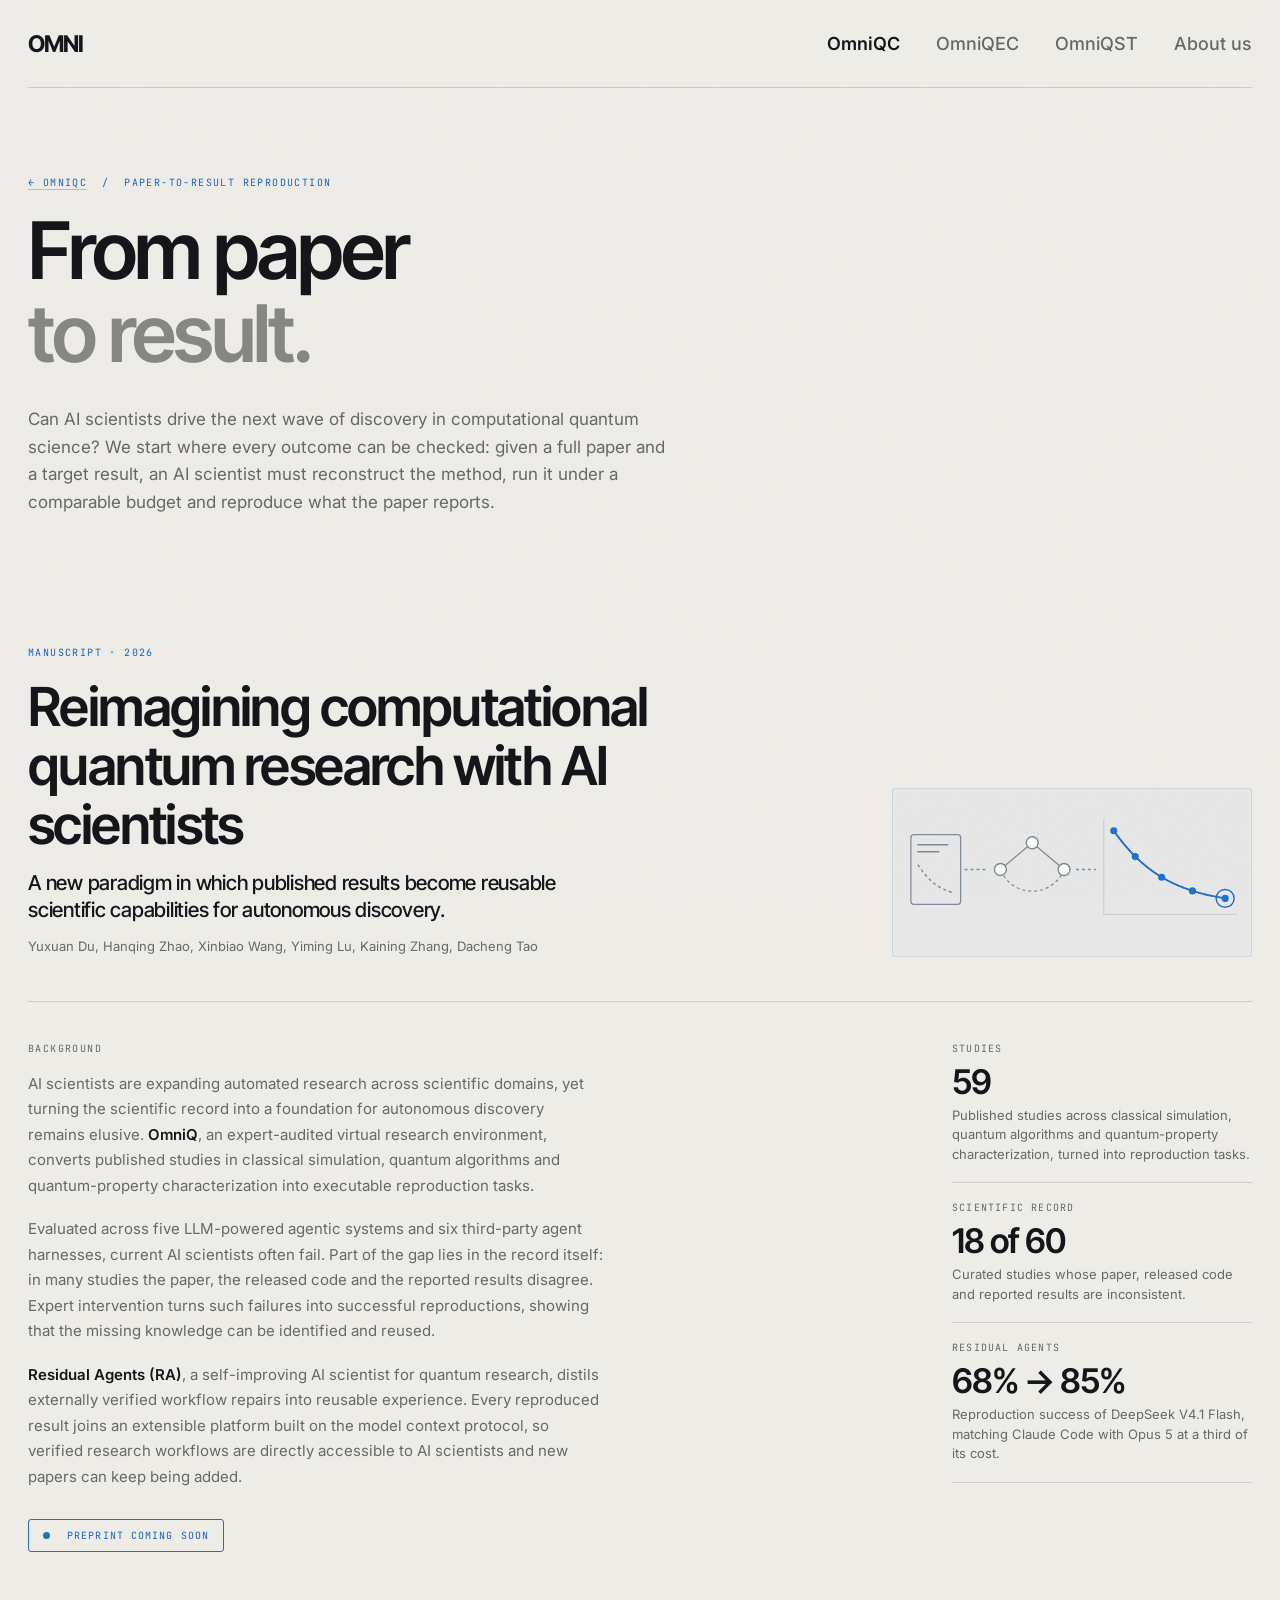
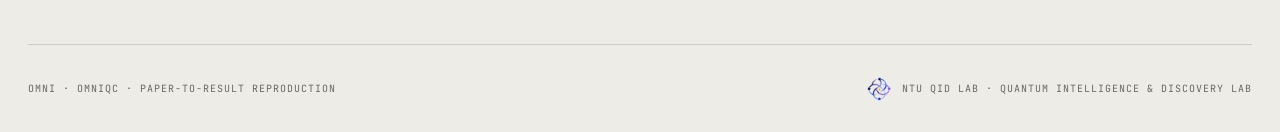
==== commit b55d094a: "2026-10-30" ====
--- a/omniqc-reproduction.html
+++ b/omniqc-reproduction.html
@@ -1,617 +1,92 @@
 <!DOCTYPE html><html lang="en"><head><meta charset="utf-8"><meta name="viewport" content="width=device-width,initial-scale=1">
 <link href="https://fonts.googleapis.com/css2?family=Inter:wght@400;500;600;700;800&family=Inter+Tight:wght@400;500;600;700&family=JetBrains+Mono:wght@400;500;600&family=Newsreader:ital,opsz,wght@0,6..72,200..800;1,6..72,200..800&display=swap" rel="stylesheet">
 <link rel="stylesheet" href="assets/omni.css">
-<title>OmniQC · Paper Reproduction — can your agent reproduce it?</title>
-<meta name="description" content="OmniQC is an open challenge for autonomous reproduction of quantum-computing research. Submit an agent, move the frontier of reproduction score against cost per paper.">
+<title>Paper-to-result reproduction — OmniQC</title>
+<meta name="description" content="Can AI scientists reproduce published quantum research? OmniQ turns published studies into executable reproduction tasks, and Residual Agents (RA) learn from every verified repair.">
 <meta name="theme-color" content="#eeece7"><style>
-/* omniqc-reproduction.html — challenge page; system in assets/omni.css */
-.tr{grid-template-columns:26px 1.5fr .9fr .9fr .8fr .8fr .9fr}
-.checks{grid-template-columns:repeat(2,1fr)}
+/* omniqc-reproduction.html — the paper behind paper-to-result reproduction.
+   Paper-panel layout (.pp) and the motif box (.qviz) are shared in assets/omni.css;
+   this page choreographs its one motif. */
 
-/* one verified submission, in detail */
-.subcard{display:grid;grid-template-columns:.9fr 1.1fr;background:var(--card);border:1px solid var(--hair);
- border-radius:4px;box-shadow:var(--shadow);overflow:hidden}
-.subL{padding:30px 32px;border-right:1px solid var(--hair);background:var(--card-2)}
-.subR{padding:30px 32px}
-.subL .k,.subR .k{font:10px var(--mono);letter-spacing:.12em;text-transform:uppercase;color:var(--muted)}
-.subL .big{font-family:var(--display);font-weight:600;font-size:clamp(38px,4vw,54px);
- letter-spacing:-.042em;line-height:1;margin:20px 0 0}
-.subL .who{font-size:15px;font-weight:600;margin-top:18px}
-.subL .when{font:10px var(--mono);color:var(--muted);margin-top:7px;letter-spacing:.06em}
-.kv{display:grid;grid-template-columns:auto 1fr;gap:12px 22px;margin-top:20px;align-items:baseline}
-.kv dt{font:9px var(--mono);letter-spacing:.1em;text-transform:uppercase;color:var(--muted)}
-.kv dd{margin:0;font-size:13px;font-variant-numeric:tabular-nums}
-.subR p{font-size:13px;line-height:1.65;color:var(--muted);margin:16px 0 0;max-width:52ch}
-
-/* a sub-head inside a panel */
-.subhead{font-family:var(--display);font-size:22px;font-weight:600;letter-spacing:-.03em;margin:62px 0 18px}
-
-@media(max-width:980px){
- .checks{grid-template-columns:1fr}
- .subcard{grid-template-columns:1fr}
- .subL{border-right:0;border-bottom:1px solid var(--hair)}
-}
-@media(max-width:860px){ #prog{min-width:640px} }
+/* the motif: the paper's result goes through plan, execute and judge; the reproduced
+   points land on the paper's curve, the curve is redrawn, and it matches */
+.qviz .ref{fill:none;stroke:var(--dim);stroke-width:1.5;stroke-dasharray:3 3}
+.qviz .loop{fill:none;stroke:var(--dim);stroke-width:1.25}
+.qviz .back{fill:none;stroke:var(--dim);stroke-width:1.25;stroke-dasharray:3 3}
+.qviz .node{fill:var(--card);stroke:var(--dim);stroke-width:1.5}
+.qviz .act{fill:var(--accent);opacity:0}
+.qviz .pt,.qviz .match{transform-box:fill-box;transform-origin:center}
+.viz.run .a1{animation:ra1 5.4s ease-in-out infinite}
+.viz.run .a2{animation:ra2 5.4s ease-in-out infinite}
+.viz.run .a3{animation:ra3 5.4s ease-in-out infinite}
+.viz.run .pt{animation:rpt 5.4s ease-out infinite both}
+.viz.run .rline{animation:rline 5.4s ease-in-out infinite}
+.viz.run .match{animation:rmatch 5.4s ease-out infinite both}
+@keyframes ra1{0%,3%{opacity:0}9%{opacity:1}20%,100%{opacity:0}}
+@keyframes ra2{0%,11%{opacity:0}17%{opacity:1}28%,100%{opacity:0}}
+@keyframes ra3{0%,19%{opacity:0}25%{opacity:1}36%,100%{opacity:0}}
+@keyframes rpt{0%,34%{opacity:0;transform:scale(.3)}40%{opacity:1;transform:scale(1.25)}45%,100%{opacity:1;transform:scale(1)}}
+@keyframes rline{0%,58%{stroke-dashoffset:var(--len)}80%,100%{stroke-dashoffset:0}}
+@keyframes rmatch{0%,82%{opacity:0;transform:scale(.3)}89%{opacity:1;transform:scale(1.15)}95%,100%{opacity:1;transform:scale(1)}}
 </style></head>
 <body class="p-qc"><div class="noise"></div><div class="shell">
 <nav>
 <a class="brand" href="index.html">OMNI</a>
-<div class="navlinks"><a class="active" href="omniqc.html">OmniQC</a><a href="omniqec.html">OmniQEC</a><a href="omniqst.html">OmniQST</a><a href="people.html">People</a></div>
+<div class="navlinks"><a class="active" href="omniqc.html">OmniQC</a><a href="omniqec.html">OmniQEC</a><a href="omniqst.html">OmniQST</a><a href="people.html">About us</a></div>
 </nav>
 
 <section class="hero">
 <div>
-<div class="eyebrow"><a href="omniqc.html" style="color:var(--accent-ink)">← OmniQC</a> &nbsp;/&nbsp; Challenge 01 · Paper reproduction · Open</div>
-<h1>OmniQC<br><span class="ghost">can your agent reproduce it?</span></h1>
-<p><b>OmniQC</b> is an open challenge for AI scientists that reproduce quantum-computing research. Give an agent a paper; it must return a run that a stranger can execute and that lands on the paper's numbers. Every submission is scored on two axes at once — <b>how much it reproduced</b>, and <b>what it cost to get there</b> — and plotted against the current frontier.</p>
-</div>
-<div class="hero-side">
-<div class="statusbox">
-<div class="topline"><span><i class="statusdot"></i>Current frontier</span><span id="sbWho">RA4</span></div>
-<div class="figs">
-  <div class="fig"><div class="v" id="sbScore">—</div><div class="l">Reproduction score</div></div>
-  <div class="fig"><div class="v" id="sbCost">—</div><div class="l">Cost per paper</div></div>
-</div>
-<p>Beating the frontier means a higher score at the same cost, or the same score for less. Anything inside the curve is dominated.</p>
-</div>
+<div class="eyebrow"><a href="omniqc.html">← OmniQC</a> &nbsp;/&nbsp; Paper-to-result reproduction</div>
+<h1>From paper<br><span class="ghost">to result.</span></h1>
+<p>Can AI scientists drive the next wave of discovery in computational quantum science? We start where every outcome can be checked: given a full paper and a target result, an AI scientist must reconstruct the method, run it under a comparable budget and reproduce what the paper reports.</p>
 </div>
 </section>
 
-<div class="tabs">
-<button data-panel="overview" class="active">Overview</button><button data-panel="verify">Verification</button><button data-panel="frontier">Frontier</button><button data-panel="leaderboard">Leaderboard</button><button data-panel="submission">Latest entry</button><button data-panel="participate">Participate</button><button data-panel="propose">Propose</button><button data-panel="ra4">RA4 &amp; artefacts</button>
+<section class="platform pp">
+<div class="section-head paperhead"><div>
+<div class="k">Manuscript · 2026</div>
+<h2>Reimagining computational quantum research with AI scientists</h2>
+<p class="sub">A new paradigm in which published results become reusable scientific capabilities for autonomous discovery.</p>
+<p class="by">Yuxuan Du, Hanqing Zhao, Xinbiao Wang, Yiming Lu, Kaining Zhang, Dacheng Tao</p>
 </div>
-
-<section id="overview" class="platform">
-<div class="section-head"><div><h2>Reproduction is the one benchmark a research agent cannot fake.</h2><p>A paper is a claim plus enough detail to check it. Reproducing one forces an agent through the whole research loop — read the method, rebuild the setup, write code that runs, notice when a number is wrong, and fix it. There is no answer key to memorise and no partial credit for a convincing summary: either the run lands on the reported quantity or it does not.</p></div></div>
-<div class="modules">
-<a class="module" href="#frontier"><div class="k">The metric</div><div><h3>Two axes</h3><p>Reproduction score against cost per paper. One number alone is gameable; the pair is not.</p><div class="go">See the frontier ↗</div></div></a>
-<a class="module" href="#verify"><div class="k">The rules</div><div><h3>Eight checks</h3><p>A submission counts only if it executes clean, matches within tolerance, and hard-codes nothing.</p><div class="go">Read the checks ↗</div></div></a>
-<a class="module" href="#ra4"><div class="k">The first entry</div><div><h3>RA4</h3><p>Our own AI scientist, on the board as the reference point for everyone else to beat.</p><div class="go">Open RA4 ↗</div></div></a>
+<svg class="viz qviz" viewBox="0 0 360 168" aria-hidden="true" focusable="false">
+<!-- the paper, and the result it reports -->
+<rect class="doc" x="18" y="46" width="50" height="70" rx="3"/>
+<g class="code"><line x1="25" y1="56" x2="55" y2="56"/><line x1="25" y1="63" x2="46" y2="63"/></g>
+<path class="ref" d="M25 76 C34 90 44 100 60 104"/>
+<path class="feed" d="M72 81 L94 81"/>
+<!-- plan, execute, judge: the loop an AI scientist runs until the result holds -->
+<path class="loop" d="M108 81 L140 54 L172 81"/>
+<path class="back" d="M172 81 C160 110 120 110 108 81"/>
+<circle class="node" cx="108" cy="81" r="6"/><circle class="node" cx="140" cy="54" r="6"/><circle class="node" cx="172" cy="81" r="6"/>
+<circle class="act a1" cx="108" cy="81" r="6"/><circle class="act a2" cx="140" cy="54" r="6"/><circle class="act a3" cx="172" cy="81" r="6"/>
+<path class="feed" d="M184 81 L204 81"/>
+<!-- the reproduced points land on the paper's curve, the curve is redrawn, and it matches -->
+<path class="hair" fill="none" d="M212 30 L212 126 L346 126"/>
+<path class="ref" d="M222 42 C250 82 282 102 334 110"/>
+<path class="line draw rline" style="--len:136" d="M222 42 C250 82 282 102 334 110"/>
+<g class="acc"><circle class="pt" cx="222" cy="42" r="3.6"/><circle class="pt" cx="243.6" cy="68" r="3.6" style="animation-delay:.25s"/><circle class="pt" cx="270.2" cy="88.7" r="3.6" style="animation-delay:.5s"/><circle class="pt" cx="301.1" cy="102.5" r="3.6" style="animation-delay:.75s"/><circle class="pt" cx="334" cy="110" r="3.6" style="animation-delay:1s"/></g>
+<circle class="ring match" cx="334" cy="110" r="9"/>
+</svg>
 </div>
-<h3 class="subhead">One paper in. One executable reproduction out.</h3>
-<p style="font-size:14px;line-height:1.65;color:var(--muted);max-width:74ch;margin:0 0 26px">The agent is handed a paper and a compute budget, and nothing else &mdash; no reference implementation, no expected values, no hints. Everything it spends is metered and reported alongside what it achieved.</p>
-<div class="scheme">
-<div class="step"><div class="num">01</div><h3>Read</h3><p>Parse the method, assumptions, setup, and the exact quantities to be recovered.</p></div>
-<div class="step"><div class="num">02</div><h3>Plan</h3><p>Construct a reproduction strategy and the dependency graph it implies.</p></div>
-<div class="step"><div class="num">03</div><h3>Implement</h3><p>Write executable code and the experimental scaffolding around it.</p></div>
-<div class="step"><div class="num">04</div><h3>Run</h3><p>Execute in a clean, metered environment and collect numerical evidence.</p></div>
-<div class="step"><div class="num">05</div><h3>Diagnose</h3><p>Locate discrepancies, broken assumptions, and components that silently failed.</p></div>
-<div class="step"><div class="num">06</div><h3>Reproduce</h3><p>Iterate until the targets are recovered, or document precisely why they cannot be.</p></div>
+<div class="paper">
+<div>
+<h3>Background</h3>
+<p>AI scientists are expanding automated research across scientific domains, yet turning the scientific record into a foundation for autonomous discovery remains elusive. <b>OmniQ</b>, an expert-audited virtual research environment, converts published studies in classical simulation, quantum algorithms and quantum-property characterization into executable reproduction tasks.</p>
+<p>Evaluated across five LLM-powered agentic systems and six third-party agent harnesses, current AI scientists often fail. Part of the gap lies in the record itself: in many studies the paper, the released code and the reported results disagree. Expert intervention turns such failures into successful reproductions, showing that the missing knowledge can be identified and reused.</p>
+<p><b>Residual Agents (RA)</b>, a self-improving AI scientist for quantum research, distils externally verified workflow repairs into reusable experience. Every reproduced result joins an extensible platform built on the model context protocol, so verified research workflows are directly accessible to AI scientists and new papers can keep being added.</p>
+<div class="links"><span class="soonpill"><i class="statusdot"></i>Preprint coming soon</span></div>
+</div>
+<dl class="facts">
+<div><dt>Studies</dt><dd>59</dd><dd class="n">Published studies across classical simulation, quantum algorithms and quantum-property characterization, turned into reproduction tasks.</dd></div>
+<div><dt>Scientific record</dt><dd>18 of 60</dd><dd class="n">Curated studies whose paper, released code and reported results are inconsistent.</dd></div>
+<div><dt>Residual Agents</dt><dd>68% → 85%</dd><dd class="n">Reproduction success of DeepSeek V4.1 Flash, matching Claude Code with Opus 5 at a third of its cost.</dd></div>
+</dl>
 </div>
 </section>
 
-
-
-
-
-<section id="verify" class="platform">
-<div class="section-head"><div><h2>Nothing reaches the frontier unverified.</h2><p>Each attempt is validated by the harness before it is scored, and the harness &mdash; not the submitter &mdash; reports what happened. A run that fails any check scores zero for that paper, however plausible its write-up looks &mdash; the same way a circuit that leaves garbage in an ancilla is not a circuit.</p></div></div>
-<div class="checks">
-  <div class="check"><div class="mk">&#10003;</div><div><h4>Runs clean, in isolation</h4><p>The submitted artefact builds and executes in a fresh container from a pinned environment, with no network and no access to other entries. No files from the agent&rsquo;s own session, no manual repair step.</p></div></div>
-  <div class="check"><div class="mk">&#10003;</div><div><h4>Lands within tolerance</h4><p>Every target quantity the paper reports must be recovered within the tolerance declared for that paper, not merely discussed in prose.</p></div></div>
-  <div class="check"><div class="mk">&#10003;</div><div><h4>Scored, not claimed</h4><p>The harness computes the score from the run&rsquo;s own artefacts. Numbers reported by the submission itself are ignored.</p></div></div>
-  <div class="check"><div class="mk">&#10003;</div><div><h4>Nothing hard-coded</h4><p>Expected values must not appear as literals. The harness re-runs with perturbed inputs; a result that does not move was never computed.</p></div></div>
-  <div class="check"><div class="mk">&#10003;</div><div><h4>Deterministic under seed</h4><p>Given the same seed the run reproduces itself. Stochastic quantities report a variance over repeated seeds rather than a single lucky draw.</p></div></div>
-  <div class="check"><div class="mk">&#10003;</div><div><h4>Fully metered</h4><p>Wall-clock, tokens, and tool calls are recorded by the harness &mdash; not self-reported &mdash; and converted to a single <code>cost per paper</code>.</p></div></div>
-  <div class="check"><div class="mk">&#10003;</div><div><h4>Held-out papers</h4><p>Scoring uses a held-out split that is rotated. A system tuned against the public split is measured on papers it has never seen.</p></div></div>
-  <div class="check"><div class="mk">&#10003;</div><div><h4>Published with its trace</h4><p>An accepted entry lands on the frontier together with the artefacts and the execution trace behind it, so anybody can go and check the claim.</p></div></div>
+<footer><span>OMNI · OmniQC · Paper-to-result reproduction</span><a class="lab" href="people.html"><img class="ntu" src="assets/ntu-logo.svg" alt="Nanyang Technological University" onerror="this.remove()"><img class="qid" src="assets/qid-lab-mark.png" alt="" width="24" height="24">NTU QID Lab · Quantum Intelligence &amp; Discovery Lab</a></footer>
 </div>
-</section>
-
-<section id="frontier" class="platform">
-<div class="section-head"><div><h2>Frontier progress.</h2><p>Each mark is one system. The frontier is the set no other system beats on both axes at once — the staircase through them is the current state of the art. Moving it means going <b>up</b> (reproducing more) or <b>left</b> (spending less), and the interesting submissions do one without giving up the other.</p></div></div>
-
-<div class="chartcard">
-  <div class="chartbar">
-    <div class="ttl">Reproduction score vs cost per paper</div>
-    <div class="key">
-      <span><i style="background:var(--accent)"></i>On the frontier</span>
-      <span><i style="background:var(--dim)"></i>Dominated</span>
-      <span><i style="background:transparent;border:2px solid var(--ink);width:12px;height:12px"></i>Ours</span>
-    </div>
-  </div>
-  <div class="plotwrap">
-    <svg id="plot" class="plot" viewBox="0 0 960 520" role="img" aria-labelledby="plotTitle plotDesc"></svg>
-    <div class="tip" id="tip" role="status" aria-live="polite"></div>
-  </div>
-  <p class="note"><b>Placeholder data.</b> The numbers plotted here are illustrative and are not published results. The chart, the leaderboard and the status panel all read one array (<code>SYSTEMS</code>) at the top of this page's script — replace it and everything re-renders, including which points sit on the frontier, which is computed rather than hand-labelled. Full values are in the <a href="#leaderboard" style="color:var(--accent)">leaderboard table</a>.</p>
-</div>
-</section>
-
-<section id="leaderboard" class="platform">
-<div class="section-head"><div><h2>Every entry, every number.</h2><p>The same data as the chart, sortable, so nothing in the frontier is reachable only by hovering. Rank is by reproduction score; use the column headers to sort by cost or execution rate instead.</p></div></div>
-<div class="chartcard" style="margin-bottom:22px">
-  <div class="chartbar">
-    <div class="ttl">Record reproduction score over time</div>
-    <div class="key">
-      <span><i style="background:var(--accent)"></i>New record</span>
-      <span><i style="background:var(--dim)"></i>Did not beat the record</span>
-    </div>
-  </div>
-  <div class="plotwrap">
-    <svg id="prog" class="plot" viewBox="0 0 880 360" role="img" aria-labelledby="progT progD"></svg>
-    <div class="tip" id="tip2" role="status" aria-live="polite"></div>
-  </div>
-  <div class="figcap">Fig. 1 &middot; Paper Reproduction Benchmark</div>
-</div>
-
-<div class="tablewrap"><div class="table" id="lb"></div></div>
-<p class="note" style="border:1px solid var(--hair);border-top:0;border-radius:0 0 4px 4px"><b>Placeholder data.</b> Figures on this page are illustrative, not published results. Fig. 1 reads the <code>PROGRESS</code> array and the table reads <code>SYSTEMS</code>, both at the top of this page&rsquo;s script.</p>
-</section>
-
-<section id="submission" class="platform">
-<div class="section-head"><div><h2>What a verified entry looks like.</h2><p>Every accepted submission is published with the numbers the harness measured, the backbone that produced it, and a note on what actually changed &mdash; so a record is a claim someone else can go and check.</p></div></div>
-<div class="subcard">
-  <div class="subL">
-    <div class="k">Improvement on this entry</div>
-    <div class="big" id="dImp">&mdash;</div>
-    <div class="who" id="dWho">&mdash;</div>
-    <div class="when" id="dWhen">&mdash;</div>
-  </div>
-  <div class="subR">
-    <div class="k">Verified run</div>
-    <dl class="kv">
-      <dt>Challenge</dt><dd>Paper Reproduction Benchmark</dd>
-      <dt>Score</dt><dd id="dScore">&mdash;</dd>
-      <dt>Previous record</dt><dd id="dPrev">&mdash;</dd>
-      <dt>Backbone</dt><dd id="dModel">&mdash;</dd>
-      <dt>Status</dt><dd id="dStatus">&mdash;</dd>
-    </dl>
-    <p>The repair loop was given the harness&rsquo;s own diagnostic output instead of only the failing value, which let it localise a mis-set simulation parameter rather than re-deriving the method. Most of the gain came from papers that previously failed at execution rather than at accuracy.</p>
-  </div>
-</div>
-</section>
-
-<section id="participate" class="platform">
-<div class="section-head"><div><h2>Submissions open soon.</h2></div></div>
-<div class="cta">
-  <div>
-    <h3>Bring your own AI scientist.</h3>
-    <p>The challenge will accept any system that takes a paper and returns an executable reproduction — agent frameworks, fine-tuned models, or a human-in-the-loop pipeline, as long as everything it spends is metered. Entries run against the held-out split on our harness, and the resulting point lands on the frontier above whether or not it beats RA4.</p>
-  </div>
-  <div><span class="soonpill"><i class="statusdot"></i>Coming soon</span></div>
-</div>
-<div class="roadmap" style="margin-top:34px">
-<div class="road"><div class="phase">Phase 01</div><h4>Public split</h4><p>A first set of papers, tolerances, and the harness released for local runs.</p></div>
-<div class="road"><div class="phase">Phase 02</div><h4>Submission channel</h4><p>An entry format and a review path, so results arrive versioned and attributable.</p></div>
-<div class="road"><div class="phase">Phase 03</div><h4>Held-out scoring</h4><p>Rotating held-out papers scored on our side; the frontier updates from verified runs only.</p></div>
-<div class="road"><div class="phase">Phase 04</div><h4>Open frontier</h4><p>Standing leaderboard with reproducible traces and artefacts for every entry.</p></div>
-</div>
-</section>
-
-<section id="propose" class="platform">
-<div class="section-head"><div><h2>Propose a paper for this challenge.</h2><p>The benchmark is only as good as the papers in it. If you know a quantum-computing result whose numbers can be recovered from the text alone, it can enter the pool &mdash; you supply the paper and what a correct reproduction has to hit, and we supply the harness, the sandbox and the rotation.</p></div></div>
-<div class="setup">
-  <div class="steps">
-    <div class="stepr"><div class="n">01</div><div><h4>Nominate the paper</h4><p>It has to be reproducible in principle from the paper itself: no private data, no hardware nobody else can book, no step that exists only in a lab notebook.</p></div></div>
-    <div class="stepr"><div class="n">02</div><div><h4>Declare the targets</h4><p>Name the quantities a reproduction must recover &mdash; a figure, a table entry, a threshold &mdash; and the tolerance each must land inside. This is what makes the paper scorable without a human in the loop.</p></div></div>
-    <div class="stepr"><div class="n">03</div><div><h4>Review and rotation</h4><p>Accepted papers join the pool. Some are published, some go to the held-out split, and which is which is not disclosed &mdash; including to whoever proposed it.</p></div></div>
-  </div>
-  <div class="codebox"><span class="c"># planned paper spec</span><br>
-paper:<br>
-&nbsp;&nbsp;arxiv: <span class="a">"2503.01234"</span><br>
-&nbsp;&nbsp;targets:<br>
-&nbsp;&nbsp;&nbsp;&nbsp;- name: <span class="a">"fidelity_vs_depth"</span><br>
-&nbsp;&nbsp;&nbsp;&nbsp;&nbsp;&nbsp;source: <span class="a">"Fig. 3a"</span><br>
-&nbsp;&nbsp;&nbsp;&nbsp;&nbsp;&nbsp;tolerance: 0.02<br>
-&nbsp;&nbsp;&nbsp;&nbsp;- name: <span class="a">"threshold"</span><br>
-&nbsp;&nbsp;&nbsp;&nbsp;&nbsp;&nbsp;source: <span class="a">"Table II"</span><br>
-&nbsp;&nbsp;&nbsp;&nbsp;&nbsp;&nbsp;tolerance: 0.005<br>
-&nbsp;&nbsp;budget: <span class="a">"standard"</span><br>
-&nbsp;&nbsp;<span class="c"># anything the harness must provide</span><br>
-&nbsp;&nbsp;requires: [<span class="a">"stabiliser-sim"</span>]
-</div>
-</div>
-<p style="font-size:13px;line-height:1.65;color:var(--muted);margin:34px 0 0;max-width:70ch">Until the submission channel opens, proposals go to <a href="mailto:yuxuan.du@ntu.edu.sg?subject=OmniQC%20paper%20proposal" style="color:var(--accent-ink);border-bottom:1px solid rgba(var(--accent-rgb),.35)">yuxuan.du@ntu.edu.sg</a>.</p>
-</section>
-
-<section id="ra4" class="platform">
-<div class="section-head"><div><h2>RA4, the first entry on the board.</h2><p>RA4 is our own AI scientist and the reason the challenge exists: it reads a quantum paper, reconstructs the experimental plan, implements the method, executes it, diagnoses mismatches, and iterates toward a reproducible result. It is on the frontier so that there is something concrete to beat.</p></div></div>
-<div class="console">
-<div class="sidebar">
-<h3>Reproduction task</h3>
-<div class="field"><label>Paper</label><div class="input"><span>arXiv URL or PDF</span><span>＋</span></div></div>
-<div class="field"><label>Target</label><div class="input"><span>End-to-end reproduction</span><span>⌄</span></div></div>
-<div class="field"><label>Compute budget</label><div class="input"><span>Standard</span><span>⌄</span></div></div>
-<div class="field"><label>Environment</label><div class="input"><span>Auto-detect</span><span>⌄</span></div></div>
-<div class="runbtn">RUN RA4</div>
-</div>
-<div class="workspace">
-<div class="bar"><span>RA4 trajectory</span><span>Example run</span></div>
-<div class="pipeline">
-<div class="task"><div class="tick">✓</div><div><b>Paper understanding</b><small>method, assumptions, datasets, metrics extracted</small></div><div class="state">Done</div></div>
-<div class="task"><div class="tick">✓</div><div><b>Implementation plan</b><small>dependencies and experiment graph constructed</small></div><div class="state">Done</div></div>
-<div class="task"><div class="tick">✓</div><div><b>Code generation</b><small>repository structure and scripts produced</small></div><div class="state">Done</div></div>
-<div class="task"><div class="tick">↻</div><div><b>Execution &amp; diagnosis</b><small>numerical mismatch detected; repair loop active</small></div><div class="state">Running</div></div>
-<div class="task"><div class="tick">·</div><div><b>Reproduction report</b><small>plots, metrics, limitations, and artifacts</small></div><div class="state">Pending</div></div>
-</div>
-</div>
-</div>
-<h3 class="subhead">Every scientist should be usable, not just readable.</h3>
-<p style="font-size:14px;line-height:1.65;color:var(--muted);max-width:74ch;margin:0 0 26px">Reserved for downloadable agent packages, backbone information, checkpoints, the benchmark harness, and reproducible traces as they are released.</p>
-<div class="codebox"><span class="c"># planned usage</span><br>
-from omniqc import RA4<br><br>
-scientist = RA4.load(<span class="a">"ra4"</span>)<br>
-run = scientist.reproduce(<span class="a">"paper.pdf"</span>)<br>
-run.report()<br>
-run.export(<span class="a">"./artifacts"</span>)
-</div>
-</section>
-
-
-
-<footer><span>OMNI · OmniQC · Paper Reproduction</span><span class="lab"><img class="ntu" src="assets/ntu-logo.svg" alt="Nanyang Technological University" onerror="this.remove()">NTU QID Lab · Quantum Intelligence Discovery Lab</span></footer>
-</div>
-
-<script>
-/* ============================================================
-   OmniQC frontier — single source of truth.
-   Replace SYSTEMS with real results; chart, leaderboard and the
-   hero status panel all derive from it. Frontier membership is
-   COMPUTED (Pareto-optimal on score↑ / cost↓), never hand-set.
-   ============================================================ */
-const SYSTEMS = [
-  { name:"RA4",              score:82.4, cost:3.10,  exec:91.0, papers:120, ours:true  },
-  { name:"RA4 · lite",       score:71.2, cost:0.95,  exec:84.0, papers:120, ours:true  },
-  { name:"Baseline agent A", score:68.5, cost:6.40,  exec:79.0, papers:120 },
-  { name:"Baseline agent B", score:74.1, cost:18.20, exec:83.0, papers:120 },
-  { name:"Baseline agent C", score:52.0, cost:1.80,  exec:64.0, papers:120 },
-  { name:"Single-shot LLM",  score:23.6, cost:0.20,  exec:38.0, papers:120 },
-];
-
-/* ---- Pareto frontier: maximise score, minimise cost ---- */
-function frontierOf(rows){
-  return rows.map(r => !rows.some(o =>
-      o !== r && o.score >= r.score && o.cost <= r.cost &&
-      (o.score > r.score || o.cost < r.cost)));
-}
-const ON = frontierOf(SYSTEMS);
-SYSTEMS.forEach((s,i) => s.front = ON[i]);
-
-
-/* ---- record history for Fig. 1 and the latest-entry card ---- */
-const PROGRESS = [
-  { date:"2026-03-04", score:23.6, who:"Single-shot LLM",  model:"baseline" },
-  { date:"2026-03-12", score:19.4, who:"Single-shot LLM",  model:"open-weights 70B" },
-  { date:"2026-03-21", score:41.8, who:"Baseline agent C", model:"open-weights 70B" },
-  { date:"2026-03-30", score:35.2, who:"Baseline agent C", model:"open-weights 70B" },
-  { date:"2026-04-09", score:52.0, who:"Baseline agent C", model:"open-weights 70B" },
-  { date:"2026-04-18", score:44.7, who:"Baseline agent A", model:"frontier LLM" },
-  { date:"2026-04-27", score:48.3, who:"Baseline agent A", model:"frontier LLM" },
-  { date:"2026-05-06", score:51.1, who:"Baseline agent B", model:"frontier LLM" },
-  { date:"2026-05-15", score:68.5, who:"Baseline agent A", model:"frontier LLM" },
-  { date:"2026-05-24", score:63.9, who:"RA4 · lite",       model:"frontier LLM" },
-  { date:"2026-06-02", score:71.2, who:"RA4 · lite",       model:"frontier LLM" },
-  { date:"2026-06-13", score:66.4, who:"Baseline agent B", model:"frontier LLM" },
-  { date:"2026-06-24", score:74.1, who:"Baseline agent B", model:"frontier LLM" },
-  { date:"2026-07-05", score:70.8, who:"RA4",              model:"frontier LLM" },
-  { date:"2026-07-19", score:79.0, who:"RA4",              model:"frontier LLM" },
-  { date:"2026-08-04", score:76.5, who:"Baseline agent A", model:"frontier LLM" },
-  { date:"2026-08-15", score:81.0, who:"RA4",              model:"frontier LLM" },
-  { date:"2026-08-26", score:82.4, who:"RA4",              model:"frontier LLM" },
-];
-
-const fmt1 = v => v.toFixed(1);
-const shortDate = iso => new Date(iso+"T00:00:00Z")
-  .toLocaleDateString("en-GB",{day:"numeric",month:"short",timeZone:"UTC"});
-
-let run = -Infinity;
-PROGRESS.forEach(p => { p.record = p.score > run; if (p.record) run = p.score; });
-const RECORDS = PROGRESS.filter(p => p.record);
-const BEST = RECORDS[RECORDS.length-1];
-const PREV = RECORDS[RECORDS.length-2];
-
-const fmtCost  = c => "$" + (c < 1 ? c.toFixed(2) : c.toFixed(2));
-const fmtScore = s => s.toFixed(1) + "%";
-
-/* ---- hero status: best scorer on the frontier ---- */
-(function(){
-  const best = SYSTEMS.filter(s => s.front).reduce((a,b) => b.score > a.score ? b : a);
-  document.getElementById("sbWho").textContent   = best.name;
-  document.getElementById("sbScore").textContent = fmtScore(best.score);
-  document.getElementById("sbCost").textContent  = fmtCost(best.cost);
-})();
-
-/* ---- chart ---- */
-(function(){
-  const NS = "http://www.w3.org/2000/svg";
-  const svg = document.getElementById("plot");
-  const tip = document.getElementById("tip");
-  const W = 960, H = 520, M = { t:26, r:150, b:62, l:66 };
-  const iw = W - M.l - M.r, ih = H - M.t - M.b;
-
-  const COST_TICKS = [0.1, 0.3, 1, 3, 10, 30];
-  const lo = Math.log10(0.1), hi = Math.log10(50);
-  const X = c => M.l + (Math.log10(c) - lo) / (hi - lo) * iw;
-  const Y = s => M.t + (1 - s / 100) * ih;
-
-  const el = (n, a = {}) => { const e = document.createElementNS(NS, n);
-    for (const k in a) e.setAttribute(k, a[k]); return e; };
-
-  const t1 = el("title"); t1.id = "plotTitle";
-  t1.textContent = "Reproduction score against cost per paper";
-  const d1 = el("desc"); d1.id = "plotDesc";
-  d1.textContent = "Scatter plot. Higher and further left is better. "
-    + SYSTEMS.filter(s=>s.front).length + " of " + SYSTEMS.length
-    + " systems lie on the Pareto frontier. Full values are in the leaderboard table below.";
-  svg.append(t1, d1);
-
-  /* gridlines + axes */
-  [0,25,50,75,100].forEach(v => {
-    svg.append(el("line",{class:"grid",x1:M.l,x2:M.l+iw,y1:Y(v),y2:Y(v)}));
-    const tx = el("text",{x:M.l-14,y:Y(v)+4,"text-anchor":"end"});
-    tx.textContent = v + "%"; svg.append(tx);
-  });
-  COST_TICKS.forEach(c => {
-    svg.append(el("line",{class:"grid",y1:M.t,y2:M.t+ih,x1:X(c),x2:X(c)}));
-    const tx = el("text",{x:X(c),y:M.t+ih+24,"text-anchor":"middle"});
-    tx.textContent = c < 1 ? "$" + c : "$" + c; svg.append(tx);
-  });
-  const ax = el("text",{class:"axttl",x:M.l+iw/2,y:M.t+ih+52,"text-anchor":"middle"});
-  ax.textContent = "Cost per paper (log scale)"; svg.append(ax);
-  const ay = el("text",{class:"axttl",x:-(M.t+ih/2),y:18,"text-anchor":"middle",transform:"rotate(-90)"});
-  ay.textContent = "Reproduction score"; svg.append(ay);
-
-  /* "better" direction cue */
-  const bx = M.l + 66, by = M.t + 12;      /* elbow sits right of the y-axis */
-  svg.append(el("path",{class:"front","stroke-opacity":.45,
-    d:`M ${bx} ${by+26} L ${bx-46} ${by+26} M ${bx} ${by+26} L ${bx} ${by}`}));
-  svg.append(el("path",{class:"front","stroke-opacity":.45,d:`M ${bx-6} ${by+6} L ${bx} ${by} L ${bx+6} ${by+6}`}));
-  svg.append(el("path",{class:"front","stroke-opacity":.45,d:`M ${bx-40} ${by+20} L ${bx-46} ${by+26} L ${bx-40} ${by+32}`}));
-  const bt = el("text",{class:"better",x:bx+12,y:by+30}); bt.textContent = "BETTER";
-  svg.append(bt);
-
-  /* frontier staircase: up-and-left through the Pareto set */
-  const fr = SYSTEMS.filter(s => s.front).sort((a,b) => a.cost - b.cost);
-  if (fr.length > 1) {
-    let d = `M ${X(fr[0].cost)} ${Y(fr[0].score)}`;
-    for (let i = 1; i < fr.length; i++)
-      d += ` L ${X(fr[i].cost)} ${Y(fr[i-1].score)} L ${X(fr[i].cost)} ${Y(fr[i].score)}`;
-    svg.append(el("path",{class:"front",d,"stroke-opacity":.85}));
-  }
-
-  /* marks — emphasis: accent on the frontier, de-emphasis gray for dominated */
-  const groups = [];
-  SYSTEMS.forEach((s, i) => {
-    const g = el("g"), cx = X(s.cost), cy = Y(s.score);
-    const r = s.ours ? 8 : 6;
-    const hit = el("circle",{class:"hit",cx,cy,r:16,tabindex:"0",role:"button",
-      "aria-label":`${s.name}: ${fmtScore(s.score)} reproduction score at ${fmtCost(s.cost)} per paper`});
-    const mk = el("circle",{class:"mk",cx,cy,r,
-      fill: s.front ? "var(--accent)" : "var(--dim)",
-      stroke:"var(--card)","stroke-width":2});          /* 2px surface ring */
-    if (s.ours) { mk.setAttribute("stroke","var(--ink)"); mk.setAttribute("stroke-width","2"); }
-    /* the staircase runs right/up out of every frontier point, so a label
-       placed to its right would be struck through by the line — put those above. */
-    const lab = s.front
-      ? el("text",{class:"ptlab", x: cx - 2, y: cy - r - 12})
-      : el("text",{class:"ptlab dimlab", x: cx + r + 10, y: cy + 4});
-    lab.textContent = s.name;                        /* identity via text token, not hue */
-    g.append(hit, mk, lab);
-    svg.append(g);
-    groups.push({ g, s, cx, cy });
-  });
-
-  /* hover / focus tooltip — values lead, label follows */
-  function show(o){
-    groups.forEach(x => x.g.classList.toggle("on", x === o));
-    tip.replaceChildren();
-    const nm = document.createElement("div"); nm.className = "nm";
-    const key = document.createElement("i");
-    key.style.background = o.s.front ? "var(--accent)" : "var(--dim)";
-    const nt = document.createElement("span");
-    nt.textContent = o.s.name + (o.s.front ? " · on frontier" : " · dominated");
-    nm.append(key, nt);
-    const dl = document.createElement("dl");
-    [["Score", fmtScore(o.s.score)],
-     ["Cost / paper", fmtCost(o.s.cost)],
-     ["Execution rate", o.s.exec.toFixed(1) + "%"],
-     ["Papers", String(o.s.papers)]].forEach(([k,v]) => {
-      const dt = document.createElement("dt"); dt.textContent = k;
-      const dd = document.createElement("dd"); dd.textContent = v;
-      dl.append(dt, dd);
-    });
-    tip.append(nm, dl);
-    tip.classList.add("on");
-    const box = svg.getBoundingClientRect();
-    const px = box.left + (o.cx / W) * box.width;
-    const py = box.top  + (o.cy / H) * box.height;
-    const wrap = tip.offsetParent.getBoundingClientRect();
-    const rightish = (o.cx / W) > 0.55;
-    let L = rightish ? px - wrap.left - tip.offsetWidth - 20 : px - wrap.left + 20;
-    let T = py - wrap.top - tip.offsetHeight / 2;
-    L = Math.max(8, Math.min(L, wrap.width - tip.offsetWidth - 8));
-    T = Math.max(8, Math.min(T, wrap.height - tip.offsetHeight - 8));
-    tip.style.left = L + "px"; tip.style.top = T + "px";
-    document.querySelectorAll("#lb .tr").forEach(r =>
-      r.classList.toggle("lit", r.dataset.name === o.s.name));
-  }
-  function hide(){
-    groups.forEach(x => x.g.classList.remove("on"));
-    tip.classList.remove("on");
-    document.querySelectorAll("#lb .tr.lit").forEach(r => r.classList.remove("lit"));
-  }
-  groups.forEach(o => {
-    const h = o.g.querySelector(".hit");
-    h.addEventListener("pointerenter", () => show(o));
-    h.addEventListener("focus", () => show(o));
-    h.addEventListener("blur", hide);
-  });
-  svg.addEventListener("pointerleave", hide);
-})();
-
-/* ---- leaderboard table (also the chart's accessible table view) ---- */
-(function(){
-  const host = document.getElementById("lb");
-  const COLS = [
-    { k:"rank",  t:"#",              sort:null },
-    { k:"name",  t:"System",         sort:"name"  },
-    { k:"score", t:"Reproduction",   sort:"score" },
-    { k:"cost",  t:"Cost / paper",   sort:"cost"  },
-    { k:"exec",  t:"Execution",      sort:"exec"  },
-    { k:"papers",t:"Papers",         sort:"papers"},
-    { k:"stat",  t:"Frontier",       sort:"front" },
-  ];
-  let key = "score", dir = -1;
-
-  function render(){
-    host.replaceChildren();
-    const head = document.createElement("div");
-    head.className = "tr head";
-    COLS.forEach(c => {
-      const cell = document.createElement("div");
-      if (!c.sort) { cell.textContent = c.t; head.append(cell); return; }
-      const b = document.createElement("button");
-      b.className = "sortbtn"; b.type = "button";
-      b.setAttribute("aria-sort", key === c.sort ? (dir < 0 ? "descending" : "ascending") : "none");
-      const lbl = document.createElement("span"); lbl.textContent = c.t;
-      const car = document.createElement("span"); car.className = "car";
-      car.textContent = dir < 0 ? "▼" : "▲";
-      b.append(lbl, car);
-      b.addEventListener("click", () => {
-        if (key === c.sort) dir = -dir; else { key = c.sort; dir = (c.sort === "name") ? 1 : -1; }
-        render();
-      });
-      cell.append(b); head.append(cell);
-    });
-    host.append(head);
-
-    const rows = SYSTEMS.slice().sort((a,b) => {
-      const va = a[key], vb = b[key];
-      if (typeof va === "string") return va.localeCompare(vb) * dir;
-      return ((va === true ? 1 : va === false ? 0 : va) -
-              (vb === true ? 1 : vb === false ? 0 : vb)) * dir;
-    });
-
-    rows.forEach((s, i) => {
-      const tr = document.createElement("div");
-      tr.className = "tr"; tr.dataset.name = s.name;
-      const cells = [];
-
-      const c0 = document.createElement("div"); c0.className = "rank";
-      c0.textContent = String(i + 1); cells.push(c0);
-
-      const c1 = document.createElement("div"); c1.className = "who";
-      const dot = document.createElement("span"); dot.className = "dot";
-      dot.style.background = s.front ? "var(--accent)" : "var(--dim)";
-      const nm = document.createElement("span"); nm.textContent = s.name;
-      c1.append(dot, nm);
-      if (s.ours) { const tg = document.createElement("span"); tg.className = "tagme";
-        tg.textContent = "ours"; c1.append(tg); }
-      cells.push(c1);
-
-      [fmtScore(s.score), fmtCost(s.cost), s.exec.toFixed(1) + "%", String(s.papers)]
-        .forEach(v => { const d = document.createElement("div");
-          d.className = "num"; d.textContent = v; cells.push(d); });
-
-      const c6 = document.createElement("div");
-      c6.className = s.front ? "rank" : "";
-      c6.textContent = s.front ? "On frontier" : "Dominated";
-      if (!s.front) c6.style.color = "var(--muted)";
-      cells.push(c6);
-
-      cells.forEach(c => tr.append(c));
-      host.append(tr);
-    });
-  }
-  render();
-})();
-
-/* ---- latest verified entry detail ---- */
-(function(){
-  const set=(id,v)=>document.getElementById(id).textContent=v;
-  set("dImp", "+"+fmt1(BEST.score-PREV.score)+" pts");
-  set("dWho", BEST.who);
-  set("dWhen", shortDate(BEST.date)+" · verified");
-  set("dScore", fmt1(BEST.score)+"%");
-  set("dPrev", fmt1(PREV.score)+"% ("+PREV.who+")");
-  set("dModel", BEST.model);
-  set("dStatus", "Accepted — new record");
-})();
-
-/* ---- Fig. 1 ---- */
-(function(){
-  const NS="http://www.w3.org/2000/svg";
-  const svg=document.getElementById("prog"), tip=document.getElementById("tip2");
-  const W=880,H=360,M={t:24,r:34,b:54,l:58};
-  const iw=W-M.l-M.r, ih=H-M.t-M.b;
-  const el=(n,a={})=>{const e=document.createElementNS(NS,n);for(const k in a)e.setAttribute(k,a[k]);return e;};
-  const ts=p=>new Date(p.date+"T00:00:00Z").getTime();
-  const t0=ts(PROGRESS[0]), t1=ts(PROGRESS[PROGRESS.length-1]), pad=(t1-t0)*.06;
-  const X=t=>M.l+(t-(t0-pad))/((t1+pad)-(t0-pad))*iw;
-  const Y=s=>M.t+(1-s/100)*ih;
-
-  const ttl=el("title"); ttl.id="progT"; ttl.textContent="Record reproduction score over time";
-  const dsc=el("desc"); dsc.id="progD";
-  dsc.textContent="Line chart. The record rose from "+fmt1(PROGRESS[0].score)+"% to "+fmt1(BEST.score)
-    +"% across "+RECORDS.length+" records. All values are listed in the leaderboard table below.";
-  svg.append(ttl,dsc);
-
-  [0,25,50,75,100].forEach(v=>{
-    svg.append(el("line",{class:"grid",x1:M.l,x2:M.l+iw,y1:Y(v),y2:Y(v)}));
-    const t=el("text",{x:M.l-13,y:Y(v)+4,"text-anchor":"end"}); t.textContent=v+"%"; svg.append(t);
-  });
-  const every=Math.ceil(RECORDS.length/6);
-  RECORDS.forEach((p,i)=>{
-    if(i%every!==0 && i!==RECORDS.length-1) return;
-    const t=el("text",{x:X(ts(p)),y:M.t+ih+24,"text-anchor": i===0?"start":"middle"});
-    t.textContent=shortDate(p.date); svg.append(t);
-  });
-  const ax=el("text",{class:"axttl",x:M.l+iw/2,y:M.t+ih+46,"text-anchor":"middle"});
-  ax.textContent="Verified entries, 2026"; svg.append(ax);
-  const ay=el("text",{class:"axttl",x:-(M.t+ih/2),y:16,"text-anchor":"middle",transform:"rotate(-90)"});
-  ay.textContent="Reproduction score"; svg.append(ay);
-
-  let d=`M ${X(ts(RECORDS[0]))} ${Y(RECORDS[0].score)}`;
-  for(let i=1;i<RECORDS.length;i++)
-    d+=` L ${X(ts(RECORDS[i]))} ${Y(RECORDS[i-1].score)} L ${X(ts(RECORDS[i]))} ${Y(RECORDS[i].score)}`;
-  d+=` L ${M.l+iw} ${Y(BEST.score)}`;
-  svg.append(el("path",{class:"rec",d}));
-
-  const groups=[];
-  PROGRESS.forEach(p=>{
-    const g=el("g"), cx=X(ts(p)), cy=Y(p.score);
-    const hit=el("circle",{class:"hit",cx,cy,r:15,tabindex:"0",role:"button",
-      "aria-label":`${p.who} on ${shortDate(p.date)}: ${fmt1(p.score)} percent`
-        +(p.record?", a new record":", did not beat the record")});
-    const mk=el("circle",{class:"mk",cx,cy,r:p.record?6:4.5,
-      fill:p.record?"var(--accent)":"var(--dim)",stroke:"var(--card)","stroke-width":2});
-    g.append(hit,mk); svg.append(g); groups.push({g,p,cx,cy});
-  });
-  const lb=el("text",{class:"lbl",x:X(ts(BEST))-10,y:Y(BEST.score)-16,"text-anchor":"end"});
-  lb.textContent=BEST.who+" · "+fmt1(BEST.score)+"%"; svg.append(lb);
-
-  function show(o){
-    groups.forEach(x=>x.g.classList.toggle("on",x===o));
-    tip.replaceChildren();
-    const nm=document.createElement("div"); nm.className="nm";
-    const i=document.createElement("i");
-    i.style.background=o.p.record?"var(--accent)":"var(--dim)";
-    const s=document.createElement("span");
-    s.textContent=o.p.who+(o.p.record?" · new record":" · no record");
-    nm.append(i,s);
-    const dl=document.createElement("dl");
-    [["Score",fmt1(o.p.score)+"%"],["Date",shortDate(o.p.date)],["Backbone",o.p.model]]
-      .forEach(([k,v])=>{const dt=document.createElement("dt");dt.textContent=k;
-        const dd=document.createElement("dd");dd.textContent=v;dl.append(dt,dd);});
-    tip.append(nm,dl); tip.classList.add("on");
-    const box=svg.getBoundingClientRect();
-    const px=box.left+(o.cx/W)*box.width, py=box.top+(o.cy/H)*box.height;
-    const wrap=tip.offsetParent.getBoundingClientRect();
-    const right=(o.cx/W)>.55;
-    let L=right?px-wrap.left-tip.offsetWidth-18:px-wrap.left+18;
-    let T=py-wrap.top-tip.offsetHeight/2;
-    L=Math.max(6,Math.min(L,wrap.width-tip.offsetWidth-6));
-    T=Math.max(6,Math.min(T,wrap.height-tip.offsetHeight-6));
-    tip.style.left=L+"px"; tip.style.top=T+"px";
-  }
-  function hide(){groups.forEach(x=>x.g.classList.remove("on"));tip.classList.remove("on");}
-  groups.forEach(o=>{const h=o.g.querySelector(".hit");
-    h.addEventListener("pointerenter",()=>show(o));
-    h.addEventListener("focus",()=>show(o));
-    h.addEventListener("blur",hide);});
-  svg.addEventListener("pointerleave",hide);
-})();
-</script>
 <script src="assets/omni.js"></script>
 </body></html>
--- a/assets/omni.css
+++ b/assets/omni.css
@@ -212,6 +212,94 @@
 .note a{color:var(--accent-ink);border-bottom:1px solid rgba(var(--accent-rgb),.35)}
 .figcap{font:10px var(--mono);letter-spacing:.1em;text-transform:uppercase;color:var(--muted);padding:0 26px 16px}
 
+/* ---------- motifs ----------
+   Small animated SVG schematics (OmniQC challenges, OmniQST papers). Deliberately
+   unlabelled: no axes, ticks or numbers, so a motif is never mistaken for a
+   result. Pages size and frame the .viz box; the primitives live here. */
+.viz .hair{stroke:var(--hair);stroke-width:1}
+.viz .dim{fill:var(--dim)}
+.viz .acc{fill:var(--accent)}
+.viz .line{fill:none;stroke:var(--accent);stroke-width:2;stroke-linejoin:round;stroke-linecap:round}
+.viz .flip-b{opacity:.14}
+.viz .wire{fill:none;stroke:var(--hair);stroke-width:1.5}
+.viz .edge{fill:none;stroke:var(--hair);stroke-width:1.25}
+.viz .band{fill:var(--accent);opacity:.10}
+
+/* Animation runs only while the card is on screen, and the un-animated state
+   is the meaningful one — so prefers-reduced-motion (handled globally
+   further down this file) leaves a readable still image rather than a blank box. */
+.viz.run .draw{stroke-dasharray:var(--len);stroke-dashoffset:var(--len);
+  animation:vdraw 4.4s ease-in-out infinite}
+.viz.run .pulse{animation:vpulse 4.4s ease-in-out infinite}
+.viz.run .sweep{animation:vsweep 5s cubic-bezier(.5,0,.5,1) infinite}
+.viz.run .drop{animation:vdrop 5s cubic-bezier(.5,0,.5,1) infinite}
+.viz.run .flip-a{animation:vflipA 4.6s ease-in-out infinite}
+.viz.run .flip-b{animation:vflipB 4.6s ease-in-out infinite}
+.viz.run .breathe{animation:vbreathe 5.2s ease-in-out infinite}
+@keyframes vdraw{0%{stroke-dashoffset:var(--len)}45%,100%{stroke-dashoffset:0}}
+@keyframes vpulse{0%,42%{opacity:0;r:2}58%{opacity:1;r:4.6}72%,100%{opacity:1;r:3.6}}
+@keyframes vsweep{0%{transform:translateX(0)}70%,100%{transform:translateX(186px)}}
+@keyframes vdrop{0%,32%{opacity:1}56%,100%{opacity:.16}}
+@keyframes vflipA{0%,44%{opacity:1}56%,100%{opacity:.14}}
+@keyframes vflipB{0%,44%{opacity:.14}56%,100%{opacity:1}}
+@keyframes vbreathe{0%,100%{transform:scaleX(1)}50%{transform:scaleX(1.34)}}
+
+/* With reduced motion the animation is killed globally (omni.css), but the
+   dash offset that the draw animation consumes would survive and leave the
+   frontier line invisible. Restore the finished state instead. */
+@media(prefers-reduced-motion:reduce){
+  .viz .draw{stroke-dasharray:none!important;stroke-dashoffset:0!important}
+  .viz .flip-b{opacity:.14}
+}
+
+/* ---------- paper panels (.pp) ----------
+   A tab panel that presents published work: a head (label, name, full title,
+   authors, motif), then background prose beside a column of facts and links.
+   Shared by OmniQST and OmniQEC. Everything sits on the paper — no cards. */
+.pp .k{font:10px var(--mono);letter-spacing:.14em;text-transform:uppercase;color:var(--accent-ink)}
+.pp .go{display:inline-block;margin-top:24px;font:11px var(--mono);letter-spacing:.08em;color:var(--accent-ink);
+  border-bottom:1px solid rgba(var(--accent-rgb),.35)}
+.pp .paperhead{display:grid;grid-template-columns:minmax(0,1fr) minmax(0,360px);gap:48px;align-items:end}
+.pp .paperhead .k{margin-bottom:18px}
+.pp .paperhead h2{margin:0}
+.pp .paperhead .sub{font:500 clamp(18px,1.6vw,22px)/1.35 var(--display);letter-spacing:-.012em;color:var(--ink);margin:14px 0 0;max-width:46ch}
+.pp .paperhead .by{font-size:13px;line-height:1.6;color:var(--muted);margin:12px 0 0;max-width:80ch}
+.pp .paper{display:grid;grid-template-columns:minmax(0,1fr) minmax(220px,300px);gap:64px;align-items:start;
+  border-top:1px solid var(--hair);padding-top:40px}
+.pp .paper :is(h3,h4){font:10px var(--mono);letter-spacing:.14em;text-transform:uppercase;color:var(--muted);margin:0 0 16px;font-weight:400}
+.pp .paper p{font-size:15px;line-height:1.7;color:var(--muted);margin:0 0 18px;max-width:64ch}
+.pp .paper p b{color:var(--ink);font-weight:600}
+.pp .links{display:flex;align-items:center;gap:22px;flex-wrap:wrap;margin-top:30px}
+.pp .links .go{margin-top:0}
+.pp .facts{margin:0}
+.pp .facts div{padding:18px 0;border-bottom:1px solid var(--hair)}
+.pp .facts div:first-child{padding-top:0}
+.pp .facts dt{font:10px var(--mono);letter-spacing:.12em;text-transform:uppercase;color:var(--muted)}
+.pp .facts dd{margin:10px 0 0;font:600 34px/1 var(--display);letter-spacing:-.03em}
+.pp .facts dd.t{font:600 19px/1.3 var(--display);letter-spacing:-.01em}
+.pp .facts dd.n{margin-top:7px;font:400 13px/1.5 var(--sans);letter-spacing:0;color:var(--muted)}
+/* a component panel can list several works, each with its own head */
+.pp .work{margin-top:72px}
+.pp .workhead{margin-bottom:28px}
+.pp .workhead .k{margin-bottom:14px}
+.pp .workhead h3{font-family:var(--display);font-size:clamp(28px,2.6vw,38px);font-weight:600;line-height:1.1;letter-spacing:-.028em;margin:0}
+.pp .workhead .sub{font:500 clamp(17px,1.4vw,20px)/1.35 var(--display);letter-spacing:-.01em;color:var(--ink);margin:12px 0 0;max-width:52ch}
+.pp .workhead .by{font-size:13px;line-height:1.6;color:var(--muted);margin:10px 0 0;max-width:80ch}
+/* the motif box beside a paper head, tinted with the page accent; each page
+   choreographs its own motifs */
+.qviz{width:100%;height:auto;border-radius:3px;background:rgba(var(--accent-rgb),.035);
+  border:1px solid rgba(var(--accent-rgb),.14)}
+.qviz .doc{fill:none;stroke:var(--dim);stroke-width:1.25}
+.qviz .code line{stroke:var(--dim);stroke-width:1.5;stroke-linecap:round}
+.qviz .feed{fill:none;stroke:var(--accent);stroke-width:1.5;stroke-dasharray:3 3;opacity:.7}
+.qviz .ring{fill:none;stroke:var(--accent);stroke-width:1.5}
+.qviz .qring,.qviz .qpop{transform-box:fill-box;transform-origin:center}
+@media(max-width:860px){
+  .pp .paperhead{grid-template-columns:1fr;gap:28px}
+  .pp .paper{grid-template-columns:1fr;gap:36px}
+  .qviz{max-width:440px}
+}
+
 /* ---------- status panel ---------- */
 .statusbox{width:min(100%,440px);border:1px solid var(--hair);border-radius:4px;
   background:var(--card);padding:24px;box-shadow:var(--shadow)}
@@ -229,6 +317,8 @@
   text-transform:uppercase;letter-spacing:.1em}
 .lab{display:inline-flex;align-items:center;gap:11px}
 .ntu{height:20px;width:auto;opacity:.95;flex:none}
+.qid{height:24px;width:24px;flex:none}   /* QID Lab mark, assets/qid-lab-mark.png */
+a.lab:hover{color:var(--ink)}
 
 /* ---------- responsive ---------- */
 /* an 8-tab bar at full size just overflows 1024px — tighten rather than scroll */
